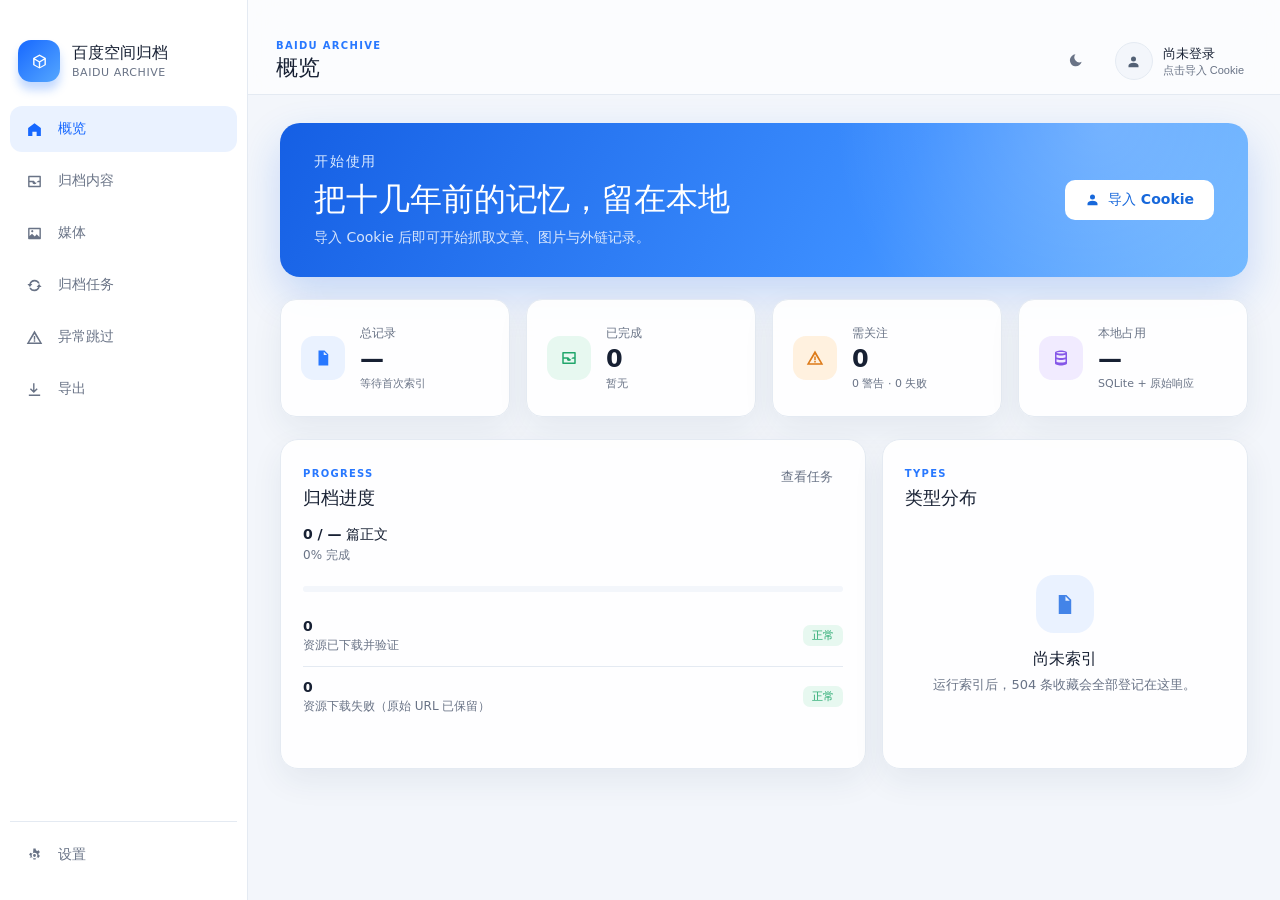
==== baidu_archive/ui/index.html @ a8f344fe "Prepare verified release candidate with unified archive validation Add GUI and Server workflows, str" ====
<!DOCTYPE html>
<html lang="zh-CN">
<head>
<meta charset="utf-8">
<title>百度空间归档</title>
<link rel="stylesheet" href="app.css">
</head>
<body>

<svg style="display:none">
  <symbol id="i-box" viewBox="0 0 24 24"><path fill="currentColor" d="M12 2 3 7v10l9 5 9-5V7zm0 2.3 6.5 3.6L12 11.5 5.5 7.9zM5 9.7l6 3.3v6.6l-6-3.3zm8 9.9V13l6-3.3v6.6z"/></symbol>
  <symbol id="i-home" viewBox="0 0 24 24"><path fill="currentColor" d="M12 3 3 10v11h6v-6h6v6h6V10z"/></symbol>
  <symbol id="i-inbox" viewBox="0 0 24 24"><path fill="currentColor" d="M4 4h16a1 1 0 0 1 1 1v14a1 1 0 0 1-1 1H4a1 1 0 0 1-1-1V5a1 1 0 0 1 1-1m1 9v5h14v-5h-4a3 3 0 0 1-6 0zm0-7v5h6l3 3 3-3h2V6z"/></symbol>
  <symbol id="i-image" viewBox="0 0 24 24"><path fill="currentColor" d="M4 4h16a1 1 0 0 1 1 1v14a1 1 0 0 1-1 1H4a1 1 0 0 1-1-1V5a1 1 0 0 1 1-1m1 2v9.6l3.5-3.4 4 3.9L15 13l4 3.9V6zM8 7.5A1.5 1.5 0 1 1 8 10a1.5 1.5 0 0 1 0-2.5"/></symbol>
  <symbol id="i-sync" viewBox="0 0 24 24"><path fill="currentColor" d="M12 4a8 8 0 0 1 7.4 5h-2.2A6 6 0 0 0 6.7 10H9l-3.5 4L2 10h2.6A8 8 0 0 1 12 4m0 16a8 8 0 0 1-7.4-5h2.2A6 6 0 0 0 17.3 14H15l3.5-4L22 14h-2.6A8 8 0 0 1 12 20"/></symbol>
  <symbol id="i-alert" viewBox="0 0 24 24"><path fill="currentColor" d="M12 2 1 21h22zm0 5 7.5 12h-15zM11 10v5h2v-5zm0 6v2h2v-2z"/></symbol>
  <symbol id="i-export" viewBox="0 0 24 24"><path fill="currentColor" d="M12 3v10.2l3.1-3.1 1.4 1.4L11 17l-5.5-5.5 1.4-1.4L10 13.2V3zM4 19h16v2H4z"/></symbol>
  <symbol id="i-cog" viewBox="0 0 24 24"><path fill="currentColor" d="M12 8a4 4 0 1 0 0 8 4 4 0 0 0 0-8m0 2a2 2 0 1 1 0 4 2 2 0 0 1 0-4m-1.6-8h3.2l.4 2.5 1.7 1 2.3-1 1.6 2.8-1.9 1.6v2l1.9 1.6-1.6 2.8-2.3-1-1.7 1-.4 2.5h-3.2l-.4-2.5-1.7-1-2.3 1L4.4 16l1.9-1.6v-2L4.4 10.8 6 8l2.3 1 1.7-1z"/></symbol>
  <symbol id="i-moon" viewBox="0 0 24 24"><path fill="currentColor" d="M12.7 2a9 9 0 1 0 9.3 11.3A7.5 7.5 0 0 1 12.7 2"/></symbol>
  <symbol id="i-sun" viewBox="0 0 24 24"><path fill="currentColor" d="M12 7a5 5 0 1 0 0 10 5 5 0 0 0 0-10m0-5 1.8 2.6L12 5.2 10.2 4.6zM12 22l-1.8-2.6 1.8.6 1.8-.6zM2 12l2.6-1.8-.6 1.8.6 1.8zm20 0-2.6 1.8.6-1.8-.6-1.8zM5 5l3 .8-1.4 1.4L5.8 8zm14 14-3-.8 1.4-1.4L18.2 16zM19 5l-.8 3-1.4-1.4L16 5.8zM5 19l.8-3 1.4 1.4L8 18.2z"/></symbol>
  <symbol id="i-user" viewBox="0 0 24 24"><path fill="currentColor" d="M12 12a4 4 0 1 0 0-8 4 4 0 0 0 0 8m0 2c-4 0-8 2-8 4.5V21h16v-2.5c0-2.5-4-4.5-8-4.5"/></symbol>
  <symbol id="i-db" viewBox="0 0 24 24"><path fill="currentColor" d="M12 2c4.4 0 8 1.3 8 3v14c0 1.7-3.6 3-8 3s-8-1.3-8-3V5c0-1.7 3.6-3 8-3m0 2c-3.5 0-6 .9-6 1s2.5 1 6 1 6-.9 6-1-2.5-1-6-1M6 7.5V11c0 .1 2.5 1 6 1s6-.9 6-1V7.5c-1.5.6-3.7 1-6 1s-4.5-.4-6-1m0 6V17c0 .1 2.5 1 6 1s6-.9 6-1v-3.5c-1.5.6-3.7 1-6 1s-4.5-.4-6-1"/></symbol>
  <symbol id="i-doc" viewBox="0 0 24 24"><path fill="currentColor" d="M6 2h8l5 5v15H6zm7 1.5V8h4.5zM8 11h8v2H8zm0 4h8v2H8z"/></symbol>
</svg>

<div class="titlebar-drag"></div>

<div class="app-shell" id="shell">
  <aside class="sidebar">
    <div class="brand">
      <button class="brand-mark" id="toggleSidebar" title="折叠侧边栏"><svg width="17" height="17"><use href="#i-box"/></svg></button>
      <div class="brand-copy"><strong>百度空间归档</strong><span>BAIDU ARCHIVE</span></div>
    </div>
    <nav class="side-nav">
      <a class="active" data-page="dashboard"><span class="ico"><svg width="17" height="17"><use href="#i-home"/></svg></span><span>概览</span></a>
      <a data-page="archives"><span class="ico"><svg width="17" height="17"><use href="#i-inbox"/></svg></span><span>归档内容</span></a>
      <a data-page="media"><span class="ico"><svg width="17" height="17"><use href="#i-image"/></svg></span><span>媒体</span></a>
      <a data-page="tasks"><span class="ico"><svg width="17" height="17"><use href="#i-sync"/></svg></span><span>归档任务</span></a>
      <a data-page="skips"><span class="ico"><svg width="17" height="17"><use href="#i-alert"/></svg></span><span>异常跳过</span></a>
      <a data-page="export"><span class="ico"><svg width="17" height="17"><use href="#i-export"/></svg></span><span>导出</span></a>
    </nav>
    <div class="sidebar-footer">
      <a data-page="settings"><span class="ico"><svg width="17" height="17"><use href="#i-cog"/></svg></span><span>设置</span></a>
    </div>
  </aside>

  <div class="workspace">
    <header class="topbar">
      <div>
        <p class="eyebrow">BAIDU ARCHIVE</p>
        <h1 id="pageTitle">概览</h1>
      </div>
      <div class="topbar-actions">
        <button class="icon-btn" id="themeBtn" title="切换主题"><svg width="16" height="16"><use href="#i-moon" id="themeIcon"/></svg></button>
        <button class="account-chip" id="accountBtn">
          <span class="account-avatar"><svg width="15" height="15"><use href="#i-user"/></svg></span>
          <span class="account-copy"><strong id="acctName">尚未登录</strong><small id="acctSub">点击导入 Cookie</small></span>
        </button>
      </div>
    </header>

    <main class="content" id="content"></main>
  </div>
</div>

<script src="app.js"></script>
</body>
</html>
---- baidu_archive/ui/app.css ----
/* 设计令牌提取自 QzoneArchive（Vue + PrimeVue Aura），此处为无框架复刻版。 */
:root {
  --sidebar-width: 248px;
  --app-bg: #f3f6fb;
  --surface: rgba(255, 255, 255, .92);
  --surface-solid: #fff;
  --border: #e4eaf2;
  --muted: #697386;
  --heading: #172033;
  --primary: #2878ff;
  --shadow: 0 12px 32px rgba(30, 55, 90, .07);

  --tone-blue-fg: #2878ff;   --tone-blue-bg: #eaf2ff;
  --tone-purple-fg: #8557e8; --tone-purple-bg: #f1ebff;
  --tone-green-fg: #21a66b;  --tone-green-bg: #e7f8f0;
  --tone-orange-fg: #dd7a18; --tone-orange-bg: #fff1df;
  --tone-danger-fg: #df4646; --tone-danger-bg: #fff0f0;
}

/* 暗色挂在类名上而非 media query —— 这样"跟随系统"和"手动切换"都能支持 */
.app-dark {
  --app-bg: #0f141d;
  --surface: rgba(27, 34, 47, .94);
  --surface-solid: #1b222f;
  --border: #293345;
  --muted: #98a4b7;
  --heading: #f3f6fb;
  --shadow: 0 12px 32px rgba(0, 0, 0, .18);
  --tone-blue-bg: #172b4d;   --tone-blue-fg: #78aaff;
  --tone-purple-bg: #2a2140; --tone-purple-fg: #b394f5;
  --tone-green-bg: #12301f;  --tone-green-fg: #4fd394;
  --tone-orange-bg: #33260f; --tone-orange-fg: #f0a44a;
  --tone-danger-bg: #3a1c1c; --tone-danger-fg: #ff7b7b;
  color-scheme: dark;
}

* { box-sizing: border-box; }
html, body { height: 100%; }
body {
  margin: 0;
  font-family: Inter, "Noto Sans SC", -apple-system, BlinkMacSystemFont, "PingFang SC", system-ui, sans-serif;
  font-synthesis: none;
  text-rendering: optimizeLegibility;
  color: #18212f;
  background: var(--app-bg);
  /* 关键：禁掉网页习惯，让它像应用 —— 不可选中文字、无橡皮筋滚动、无右键菜单感 */
  -webkit-user-select: none;
  user-select: none;
  overflow: hidden;
}
.app-dark body, body.is-dark { color: var(--heading); }

/* ============ 外壳 ============ */
.app-shell { display: flex; height: 100vh; background: var(--app-bg); }

/* macOS 红绿灯占位：内容整体下移，标题栏区域可拖拽窗口 */
.titlebar-drag {
  position: fixed; inset: 0 0 auto 0; height: 28px; z-index: 50;
  -webkit-app-region: drag;
}

/* ---- 侧边栏 ---- */
.sidebar {
  position: fixed; inset: 0 auto 0 0; z-index: 20;
  display: flex; flex-direction: column;
  width: var(--sidebar-width);
  padding: 22px 10px;
  background: var(--surface-solid);
  border-right: 1px solid var(--border);
  transition: width .2s;
}
.brand { display: flex; align-items: center; gap: 12px; min-height: 46px; padding: 18px 8px 24px; overflow: hidden; }
.brand-mark {
  display: grid; place-items: center;
  width: 42px; height: 42px; flex: 0 0 42px;
  padding: 0; border: 0; border-radius: 13px;
  color: #fff; font-size: 17px;
  background: linear-gradient(135deg, #1768ff, #55a7ff);
  box-shadow: 0 8px 10px rgba(40, 120, 255, .28);
  cursor: pointer;
  transition: transform .15s;
}
.brand-mark:active { transform: scale(.96); }
.brand-copy { display: flex; flex-direction: column; gap: 2px; min-width: 140px; }
.brand-copy strong { font-size: 16px; color: var(--heading); }
.brand-copy span { color: var(--muted); font-size: 11px; letter-spacing: .05em; }

.side-nav { display: flex; flex: 1; flex-direction: column; gap: 6px; }
.side-nav a, .sidebar-footer a {
  display: flex; align-items: center; gap: 14px;
  min-height: 46px; padding: 0 14px;
  border-radius: 12px;
  color: var(--muted); font-weight: 600; font-size: 14px;
  text-decoration: none; white-space: nowrap; overflow: hidden;
  cursor: default;
  transition: .18s;
}
.side-nav a .ico, .sidebar-footer a .ico {
  display: inline-flex; align-items: center; justify-content: center;
  width: 20px; height: 20px; flex: 0 0 20px; font-size: 17px;
}
.side-nav a:hover, .sidebar-footer a:hover { color: var(--heading); background: var(--app-bg); }
.side-nav a.active, .sidebar-footer a.active { color: #1768ff; background: #eaf2ff; }
.app-dark .side-nav a.active, .app-dark .sidebar-footer a.active { color: #78aaff; background: #172b4d; }
.sidebar-footer { margin-top: auto; padding-top: 10px; border-top: 1px solid var(--border); }

/* 折叠态：图标宽度固定，文字隐藏，图标不位移 */
.collapsed .sidebar { width: 78px; }
.collapsed .brand-copy { opacity: 0; pointer-events: none; }
.collapsed .side-nav a span:not(.ico),
.collapsed .sidebar-footer a span:not(.ico) { display: none; }
.collapsed .side-nav a, .collapsed .sidebar-footer a { justify-content: center; gap: 0; padding-inline: 0; }
.collapsed .workspace { margin-left: 78px; }

/* ---- 工作区 ---- */
.workspace {
  display: flex; flex-direction: column;
  flex: 1; min-width: 0;
  margin-left: var(--sidebar-width);
  height: 100vh;
  transition: margin-left .2s;
}
.topbar {
  display: flex; align-items: center; justify-content: space-between; gap: 24px;
  min-height: 56px;
  padding: 38px 28px 10px;
  background: color-mix(in srgb, var(--surface-solid) 65%, transparent);
  border-bottom: 1px solid var(--border);
  backdrop-filter: blur(18px);
  -webkit-app-region: drag;
}
.topbar-actions { display: flex; align-items: center; gap: 12px; -webkit-app-region: no-drag; }
.eyebrow { margin: 0; color: var(--primary); font-size: 10px; font-weight: 700; letter-spacing: .13em; }
.topbar h1 { margin: 2px 0 0; font-size: 22px; letter-spacing: -.02em; color: var(--heading); }

.icon-btn {
  display: grid; place-items: center;
  width: 36px; height: 36px;
  border: 0; border-radius: 50%;
  color: var(--muted); background: transparent;
  font-size: 16px; cursor: default;
  transition: background .18s, color .18s;
}
.icon-btn:hover { color: var(--heading); background: var(--app-bg); }

.account-chip {
  display: flex; align-items: center; gap: 10px;
  padding: 4px 8px 4px 10px;
  border: 0; border-radius: 12px;
  background: transparent; color: inherit;
  text-align: left; cursor: default;
  transition: background .18s, box-shadow .18s;
}
.account-chip:hover { background: var(--surface-solid); box-shadow: 0 5px 18px rgba(30,55,90,.06); }
.account-avatar {
  display: grid; place-items: center;
  width: 38px; height: 38px; border-radius: 50%;
  color: #536175; background: var(--app-bg);
  border: 1px solid var(--border); font-size: 15px;
}
.account-copy { display: flex; flex-direction: column; }
.account-copy strong { font-size: 13px; color: var(--heading); }
.account-copy small { font-size: 11px; color: var(--muted); }

/* ---- 内容区 ---- */
.content {
  flex: 1; min-height: 0;
  width: min(1440px, 100%); margin: 0 auto;
  padding: 28px 32px 48px;
  overflow-y: auto;
  overscroll-behavior: contain;   /* 关键：禁掉橡皮筋回弹，网页感的主要来源 */
}
.content::-webkit-scrollbar { width: 10px; }
.content::-webkit-scrollbar-thumb { background: color-mix(in srgb, var(--muted) 28%, transparent); border-radius: 6px; border: 3px solid transparent; background-clip: content-box; }
.content::-webkit-scrollbar-thumb:hover { background: color-mix(in srgb, var(--muted) 45%, transparent); background-clip: content-box; }

/* ---- Hero ---- */
.hero {
  display: flex; align-items: center; justify-content: space-between; gap: 28px;
  padding: 30px 34px; margin-bottom: 22px;
  border-radius: 20px; color: #fff;
  background:
    radial-gradient(circle at 85% 0%, rgba(255,255,255,.2), transparent 32%),
    linear-gradient(120deg, #155fe4, #3d8fff 62%, #6eb6ff);
  box-shadow: 0 18px 42px rgba(31,105,231,.22);
}
.hero .eyebrow { color: #d9e9ff; }
.hero h2 { max-width: 680px; margin: 8px 0; font-size: clamp(22px, 3vw, 32px); line-height: 1.3; }
.hero p { margin: 0; color: rgba(255,255,255,.82); font-size: 14px; }
.btn-light {
  display: inline-flex; align-items: center; gap: 8px; flex: 0 0 auto;
  padding: 11px 20px; border: 0; border-radius: 10px;
  color: #1768db; background: #fff;
  font-size: 14px; font-weight: 600; font-family: inherit;
  cursor: default; transition: transform .15s, box-shadow .15s;
}
.btn-light:hover { box-shadow: 0 8px 20px rgba(0,0,0,.14); }
.btn-light:active { transform: scale(.98); }

/* ---- 统计卡 ---- */
.stats { display: grid; grid-template-columns: repeat(4, minmax(0,1fr)); gap: 16px; margin-bottom: 22px; }
.stat-card, .surface-card {
  background: var(--surface);
  border: 1px solid var(--border);
  box-shadow: var(--shadow);
}
.stat-card { display: flex; align-items: center; gap: 15px; min-height: 118px; padding: 20px; border-radius: 16px; }
.stat-icon { display: grid; place-items: center; width: 44px; height: 44px; flex: 0 0 44px; border-radius: 13px; font-size: 18px; }
.tone-blue   { color: var(--tone-blue-fg);   background: var(--tone-blue-bg); }
.tone-purple { color: var(--tone-purple-fg); background: var(--tone-purple-bg); }
.tone-green  { color: var(--tone-green-fg);  background: var(--tone-green-bg); }
.tone-orange { color: var(--tone-orange-fg); background: var(--tone-orange-bg); }
.tone-danger { color: var(--tone-danger-fg); background: var(--tone-danger-bg); }
.stat-card p { margin: 0; color: var(--muted); font-size: 12px; font-weight: 600; }
.stat-card strong { display: block; margin: 3px 0; font-size: 24px; color: var(--heading); }
.stat-card small { display: block; color: var(--muted); font-size: 11px; }

/* ---- 卡片 / 区块标题 ---- */
.surface-card { padding: 22px; border-radius: 18px; }
.card-grid { display: grid; grid-template-columns: 1.6fr 1fr; gap: 16px; }
.section-heading { display: flex; align-items: flex-start; justify-content: space-between; gap: 16px; margin-bottom: 16px; }
.section-heading h3 { margin: 5px 0 0; font-size: 18px; color: var(--heading); }
.btn-text {
  padding: 6px 10px; border: 0; border-radius: 8px;
  color: var(--muted); background: transparent;
  font-size: 13px; font-weight: 600; font-family: inherit; cursor: default;
  transition: .18s;
}
.btn-text:hover { color: var(--heading); background: var(--app-bg); }
.btn-text.danger:hover { color: var(--tone-danger-fg); background: var(--tone-danger-bg); }

/* ---- 列表行 ---- */
.row { display: flex; align-items: center; gap: 12px; padding: 12px 0; border-bottom: 1px solid var(--border); }
.row:last-child { border-bottom: 0; }
.row-main { flex: 1; min-width: 0; }
.row-main strong { display: block; font-size: 14px; color: var(--heading); }
.row-main small { color: var(--muted); font-size: 12px; }
.badge { padding: 3px 9px; border-radius: 7px; font-size: 11px; font-weight: 700; }

/* ---- 进度条 ---- */
.progress { height: 6px; border-radius: 4px; background: var(--app-bg); overflow: hidden; margin: 10px 0 14px; }
.progress i { display: block; height: 100%; border-radius: 4px; background: linear-gradient(90deg, #1768ff, #55a7ff); transition: width .3s; }

/* ---- 空状态 ---- */
.empty { display: flex; flex-direction: column; align-items: center; justify-content: center; min-height: 220px; text-align: center; }
.empty > span { display: grid; place-items: center; width: 58px; height: 58px; border-radius: 18px; color: #4384e8; background: #eaf2ff; font-size: 23px; }
.app-dark .empty > span { color: #78aaff; background: #172b4d; }
.empty h4 { margin: 16px 0 4px; color: var(--heading); }
.empty p { max-width: 460px; margin: 0; color: var(--muted); font-size: 13px; line-height: 1.65; }

/* ---- 页面切换：0.14s，比网页惯用的 0.3s 快一倍 ---- */
.page { animation: page-in .14s ease; }
@keyframes page-in { from { opacity: 0; transform: translateY(5px); } }
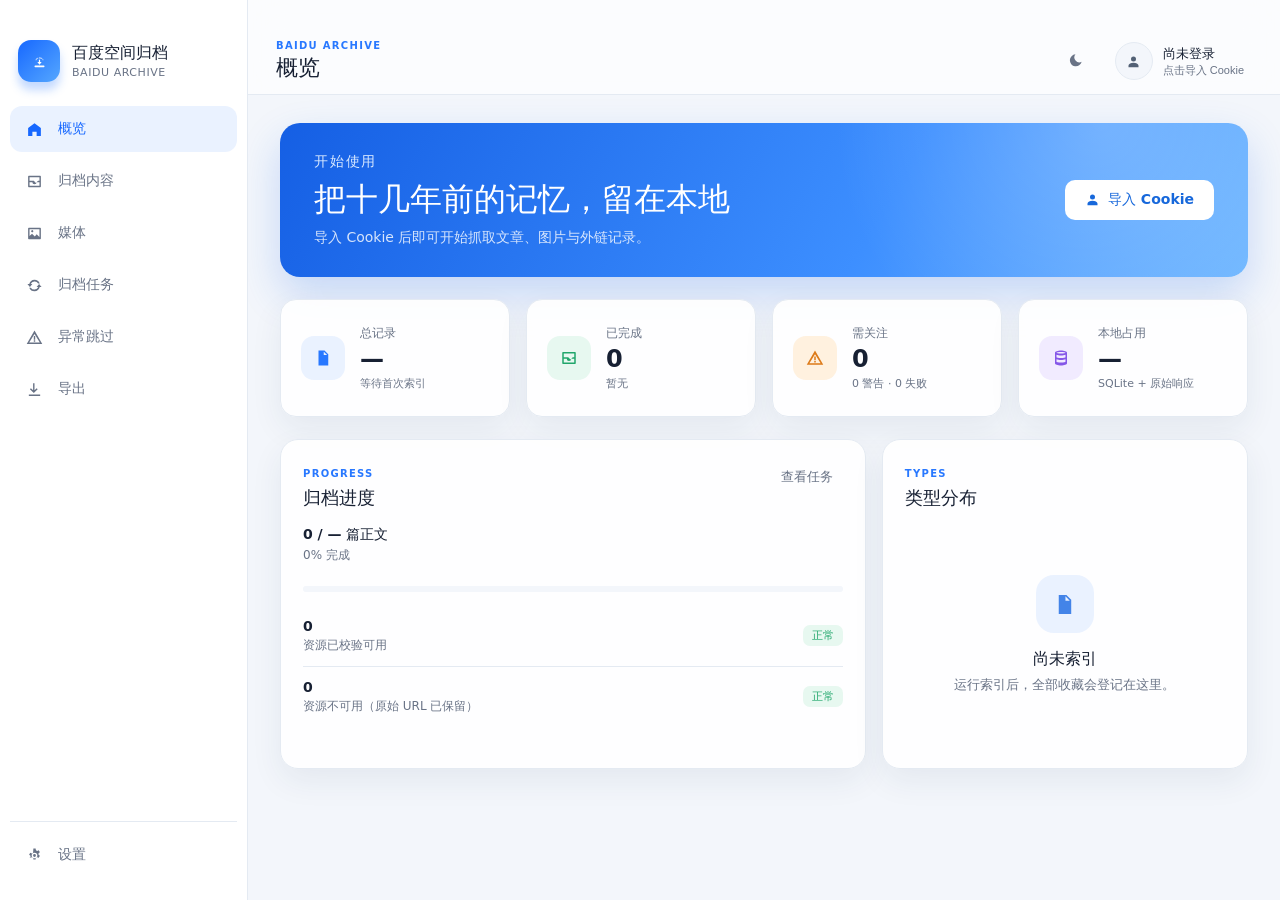
==== commit 99ddb26f: "feat: 应用图标「云散归岸」 上方消散的云弧、向下的箭、厚实的地基 —— 对应这个项目的内核： 远端服务随时会消失，本地副本才是永久的。配色沿用界面的 #1768ff → #55a7ff。  脚本" ====
--- a/baidu_archive/ui/index.html
+++ b/baidu_archive/ui/index.html
@@ -8,7 +8,14 @@
 <body>
 
 <svg style="display:none">
-  <symbol id="i-box" viewBox="0 0 24 24"><path fill="currentColor" d="M12 2 3 7v10l9 5 9-5V7zm0 2.3 6.5 3.6L12 11.5 5.5 7.9zM5 9.7l6 3.3v6.6l-6-3.3zm8 9.9V13l6-3.3v6.6z"/></symbol>
+  <!-- 品牌标记「云散归岸」：消散的云弧 + 下行箭头 + 厚实地基，与应用图标同形 -->
+  <symbol id="i-box" viewBox="0 0 24 24">
+    <path d="M7.1 9.7a5.1 3.9 0 0 1 9.8 0" fill="none" stroke="currentColor" stroke-width="1.5"
+          stroke-linecap="round" stroke-dasharray="3.3 2.1" opacity=".62"/>
+    <rect x="11.15" y="9.2" width="1.7" height="4.9" rx="0.85" fill="currentColor"/>
+    <path d="M12 16.6 8.9 12.7h6.2z" fill="currentColor"/>
+    <rect x="4.9" y="17.8" width="14.2" height="2.2" rx="1.1" fill="currentColor"/>
+  </symbol>
   <symbol id="i-home" viewBox="0 0 24 24"><path fill="currentColor" d="M12 3 3 10v11h6v-6h6v6h6V10z"/></symbol>
   <symbol id="i-inbox" viewBox="0 0 24 24"><path fill="currentColor" d="M4 4h16a1 1 0 0 1 1 1v14a1 1 0 0 1-1 1H4a1 1 0 0 1-1-1V5a1 1 0 0 1 1-1m1 9v5h14v-5h-4a3 3 0 0 1-6 0zm0-7v5h6l3 3 3-3h2V6z"/></symbol>
   <symbol id="i-image" viewBox="0 0 24 24"><path fill="currentColor" d="M4 4h16a1 1 0 0 1 1 1v14a1 1 0 0 1-1 1H4a1 1 0 0 1-1-1V5a1 1 0 0 1 1-1m1 2v9.6l3.5-3.4 4 3.9L15 13l4 3.9V6zM8 7.5A1.5 1.5 0 1 1 8 10a1.5 1.5 0 0 1 0-2.5"/></symbol>
--- a/baidu_archive/ui/app.css
+++ b/baidu_archive/ui/app.css
@@ -251,3 +251,104 @@
 /* ---- 页面切换：0.14s，比网页惯用的 0.3s 快一倍 ---- */
 .page { animation: page-in .14s ease; }
 @keyframes page-in { from { opacity: 0; transform: translateY(5px); } }
+
+/* ---- 提示横幅：索引不完整等需要解释的状态 ---- */
+.notice {
+  display: flex; align-items: flex-start; gap: 14px;
+  padding: 16px 18px; margin-bottom: 22px;
+  border: 1px solid color-mix(in srgb, var(--tone-orange-fg) 28%, transparent);
+  border-radius: 16px;
+  background: var(--tone-orange-bg);
+}
+.notice-icon {
+  display: grid; place-items: center;
+  width: 36px; height: 36px; flex: 0 0 36px;
+  border-radius: 11px;
+  color: var(--tone-orange-fg);
+  background: color-mix(in srgb, var(--tone-orange-fg) 14%, transparent);
+}
+.notice > div { flex: 1; min-width: 0; }
+.notice strong { display: block; font-size: 14px; color: var(--heading); }
+.notice p { margin: 5px 0 0; color: var(--muted); font-size: 12.5px; line-height: 1.6; }
+.notice .btn-text { flex: 0 0 auto; align-self: center; }
+
+/* ---- 校验状态 ---- */
+.verifying { color: #d9e9ff; opacity: .85; animation: pulse 1.4s ease-in-out infinite; }
+.verified-mark { color: #d9e9ff; opacity: .7; }
+@keyframes pulse { 50% { opacity: .4; } }
+
+/* ---- 工具栏 / 分段筛选 ---- */
+.toolbar-card { margin-bottom: 16px; }
+.toolbar-actions { display: flex; gap: 4px; }
+.segmented { display: grid; grid-auto-flow: column; gap: 10px; margin: 4px 0 14px; }
+.seg {
+  display: flex; flex-direction: column; align-items: flex-start; gap: 2px;
+  padding: 11px 14px; border: 1px solid var(--border); border-radius: 13px;
+  background: transparent; color: var(--muted);
+  font-family: inherit; font-size: 13.5px; font-weight: 600;
+  cursor: default; transition: .18s;
+}
+.seg small { font-size: 11px; font-weight: 500; opacity: .8; }
+.seg:hover { background: var(--app-bg); }
+.seg.is-active { color: #1768ff; background: #eaf2ff; border-color: color-mix(in srgb, #1768ff 30%, transparent); }
+.app-dark .seg.is-active { color: #78aaff; background: #172b4d; }
+
+.search-row { display: flex; align-items: center; gap: 8px; }
+.search-row input {
+  flex: 1; min-width: 0;
+  padding: 10px 14px; border: 1px solid var(--border); border-radius: 11px;
+  background: var(--surface-solid); color: var(--heading);
+  font-family: inherit; font-size: 14px;
+  -webkit-user-select: text; user-select: text;
+}
+.search-row input:focus { outline: 0; border-color: var(--primary); }
+.sel-count { color: var(--primary); font-size: 12px; font-weight: 700; min-width: 56px; }
+
+/* ---- 记录行 ---- */
+.record { display: flex; align-items: flex-start; gap: 12px; padding: 13px 0; border-bottom: 1px solid var(--border); }
+.record:last-child { border-bottom: 0; }
+.record .row-main { cursor: default; }
+.record .row-main:hover strong { color: var(--primary); }
+.record .check { display: grid; place-items: center; padding-top: 2px; }
+.record input[type=checkbox] { width: 16px; height: 16px; accent-color: var(--primary); }
+.record input[type=checkbox]:disabled { opacity: .3; }
+.excerpt { margin: 5px 0 0; color: var(--muted); font-size: 12.5px; line-height: 1.55;
+  display: -webkit-box; -webkit-line-clamp: 2; -webkit-box-orient: vertical; overflow: hidden; }
+.list-note { margin: 14px 0 0; color: var(--muted); font-size: 12px; text-align: center; }
+.hint { margin: 0 0 14px; color: var(--muted); font-size: 12.5px; line-height: 1.6; }
+.hint-inline { color: var(--muted); font-size: 12px; font-family: ui-monospace, SFMono-Regular, Menlo, monospace; }
+
+/* ---- 任务按钮 ---- */
+.task-buttons { display: flex; flex-wrap: wrap; gap: 10px; margin-top: 16px; }
+.btn-task {
+  padding: 10px 18px; border: 1px solid var(--border); border-radius: 11px;
+  background: var(--surface-solid); color: var(--heading);
+  font-family: inherit; font-size: 13.5px; font-weight: 600;
+  cursor: default; transition: .18s;
+}
+.btn-task:hover:not(:disabled) { border-color: var(--primary); color: var(--primary); }
+.btn-task:disabled { opacity: .4; }
+
+/* ---- 阅读视图 ---- */
+.reader { max-width: 780px; margin: 0 auto; }
+.back-btn { margin-bottom: 14px; }
+.reader h2 { margin: 0 0 6px; font-size: 24px; line-height: 1.35; color: var(--heading); }
+.reader-meta { margin: 0 0 18px; color: var(--muted); font-size: 12.5px; }
+.reader-note { padding: 10px 14px; margin: 0 0 18px; border-left: 3px solid var(--primary);
+  background: var(--app-bg); border-radius: 0 8px 8px 0; color: var(--muted); font-size: 13px; }
+.reader-body {
+  color: var(--heading); font-size: 15.5px; line-height: 1.85;
+  -webkit-user-select: text; user-select: text;    /* 正文允许选中复制 */
+}
+.reader-body p { margin: 0 0 1em; }
+.reader-body img { max-width: 100%; height: auto; border-radius: 10px; margin: 8px 0; }
+.reader-body img[data-archive-missing], .reader-body img[data-archive-skipped] {
+  display: inline-block; min-width: 180px; min-height: 60px; padding: 18px;
+  border: 1px dashed var(--border); border-radius: 10px;
+  background: var(--app-bg); color: var(--muted); font-size: 12px;
+}
+.reader-body a { color: var(--primary); }
+
+/* ---- 加载动画 ---- */
+.spin { animation: spin 1.1s linear infinite; }
+@keyframes spin { to { transform: rotate(360deg); } }
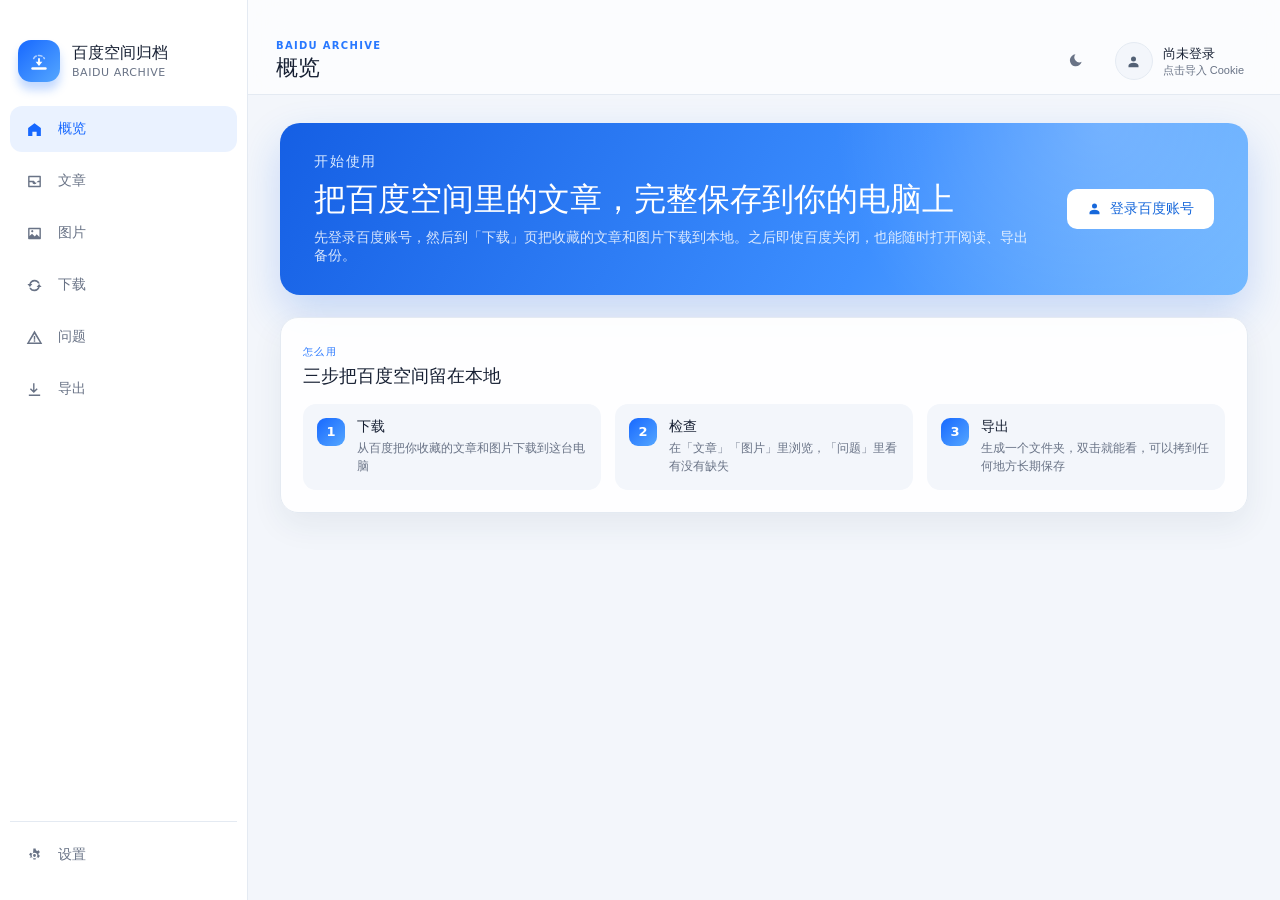
==== commit 6d0cda5b: "fix: 梳理软件——离线修复旧数据、识别百度占位图、问题按原因分组、界面改用人话 用真实归档排查出的根因： - 旧版本下载的 219 张图片缺少新版校验记录，被一律判为不可信 → 图片 0 张、无法" ====
--- a/baidu_archive/ui/index.html
+++ b/baidu_archive/ui/index.html
@@ -35,15 +35,15 @@
 <div class="app-shell" id="shell">
   <aside class="sidebar">
     <div class="brand">
-      <button class="brand-mark" id="toggleSidebar" title="折叠侧边栏"><svg width="17" height="17"><use href="#i-box"/></svg></button>
+      <button class="brand-mark" id="toggleSidebar" title="折叠侧边栏"><svg width="26" height="26"><use href="#i-box"/></svg></button>
       <div class="brand-copy"><strong>百度空间归档</strong><span>BAIDU ARCHIVE</span></div>
     </div>
     <nav class="side-nav">
       <a class="active" data-page="dashboard"><span class="ico"><svg width="17" height="17"><use href="#i-home"/></svg></span><span>概览</span></a>
-      <a data-page="archives"><span class="ico"><svg width="17" height="17"><use href="#i-inbox"/></svg></span><span>归档内容</span></a>
-      <a data-page="media"><span class="ico"><svg width="17" height="17"><use href="#i-image"/></svg></span><span>媒体</span></a>
-      <a data-page="tasks"><span class="ico"><svg width="17" height="17"><use href="#i-sync"/></svg></span><span>归档任务</span></a>
-      <a data-page="skips"><span class="ico"><svg width="17" height="17"><use href="#i-alert"/></svg></span><span>异常跳过</span></a>
+      <a data-page="archives"><span class="ico"><svg width="17" height="17"><use href="#i-inbox"/></svg></span><span>文章</span></a>
+      <a data-page="media"><span class="ico"><svg width="17" height="17"><use href="#i-image"/></svg></span><span>图片</span></a>
+      <a data-page="tasks"><span class="ico"><svg width="17" height="17"><use href="#i-sync"/></svg></span><span>下载</span></a>
+      <a data-page="skips"><span class="ico"><svg width="17" height="17"><use href="#i-alert"/></svg></span><span>问题</span><em class="nav-count" id="problemCount" hidden></em></a>
       <a data-page="export"><span class="ico"><svg width="17" height="17"><use href="#i-export"/></svg></span><span>导出</span></a>
     </nav>
     <div class="sidebar-footer">
@@ -70,6 +70,7 @@
   </div>
 </div>
 
+<div class="toasts" id="toasts"></div>
 <script src="app.js"></script>
 </body>
 </html>
--- a/baidu_archive/ui/app.css
+++ b/baidu_archive/ui/app.css
@@ -352,3 +352,157 @@
 /* ---- 加载动画 ---- */
 .spin { animation: spin 1.1s linear infinite; }
 @keyframes spin { to { transform: rotate(360deg); } }
+
+/* ---- 登录 / 凭证 ---- */
+.btn-primary {
+  display: inline-flex; align-items: center; gap: 8px;
+  padding: 11px 20px; border: 0; border-radius: 11px;
+  color: #fff; background: linear-gradient(135deg, #1768ff, #55a7ff);
+  box-shadow: 0 6px 16px rgba(40,120,255,.28);
+  font-family: inherit; font-size: 14px; font-weight: 600;
+  cursor: default; transition: transform .15s, box-shadow .15s;
+}
+.btn-primary:hover { box-shadow: 0 9px 22px rgba(40,120,255,.34); }
+.btn-primary:active { transform: scale(.98); }
+.login-actions { display: flex; align-items: center; gap: 12px; margin-top: 4px; }
+.curl-box { margin-top: 18px; padding-top: 18px; border-top: 1px solid var(--border); }
+.curl-box textarea {
+  width: 100%; height: 120px; resize: vertical;
+  padding: 12px 14px; margin-bottom: 12px;
+  border: 1px solid var(--border); border-radius: 11px;
+  background: var(--surface-solid); color: var(--heading);
+  font: 12px/1.6 ui-monospace, SFMono-Regular, Menlo, monospace;
+  -webkit-user-select: text; user-select: text;
+}
+.curl-box textarea:focus { outline: 0; border-color: var(--primary); }
+.login-status { margin: 14px 0 0; color: var(--muted); font-size: 12.5px; min-height: 18px; }
+.login-status.is-error { color: var(--tone-danger-fg); }
+code { padding: 1px 5px; border-radius: 5px; background: var(--app-bg);
+  font: 12px ui-monospace, SFMono-Regular, Menlo, monospace; }
+
+/* ---- 账号区与菜单 ---- */
+.account-chip.is-logged-in .account-avatar { color: var(--tone-green-fg); background: var(--tone-green-bg); border-color: transparent; }
+.account-menu {
+  position: fixed; z-index: 60; min-width: 220px;
+  padding: 6px; border: 1px solid var(--border); border-radius: 14px;
+  background: var(--surface-solid);
+  box-shadow: 0 18px 42px rgba(30, 55, 90, .16);
+  animation: menu-in .12s ease;
+}
+@keyframes menu-in { from { opacity: 0; transform: translateY(-4px); } }
+.account-menu-head { padding: 10px 12px 12px; margin-bottom: 4px; border-bottom: 1px solid var(--border); }
+.account-menu-head strong { display: block; font-size: 13.5px; color: var(--heading); }
+.account-menu-head small { color: var(--muted); font-size: 11.5px; }
+.account-menu button {
+  display: block; width: 100%; padding: 9px 12px;
+  border: 0; border-radius: 9px; background: transparent;
+  color: var(--heading); font: inherit; font-size: 13.5px; text-align: left;
+  cursor: default; transition: background .15s;
+}
+.account-menu button:hover { background: var(--app-bg); }
+.account-menu button.danger { color: var(--tone-danger-fg); }
+.account-menu button.danger:hover { background: var(--tone-danger-bg); }
+
+/* ---- Hero 按钮组 / 导出 ---- */
+.hero-actions { display: flex; align-items: center; gap: 10px; flex: 0 0 auto; }
+.btn-ghost {
+  display: inline-flex; align-items: center; gap: 8px;
+  padding: 11px 18px; border: 1px solid rgba(255,255,255,.45); border-radius: 10px;
+  color: #fff; background: rgba(255,255,255,.12);
+  font: inherit; font-size: 14px; font-weight: 600; cursor: default;
+  transition: background .15s;
+}
+.btn-ghost:hover { background: rgba(255,255,255,.22); }
+.export-hero { margin-bottom: 10px; }
+.btn-light:disabled { opacity: .7; }
+#exportStatus { margin: 0 0 18px 4px; word-break: break-all; }
+.value-warn { color: var(--tone-orange-fg); }
+
+/* ================= 梳理后新增 ================= */
+
+/* ---- 每页一句话说明 ---- */
+.page-intro { margin: 0 0 16px; color: var(--muted); font-size: 13.5px; line-height: 1.7; }
+.page-intro b { color: var(--heading); font-weight: 600; }
+
+/* ---- 侧边栏问题计数 ---- */
+.nav-count {
+  margin-left: auto; padding: 1px 7px; border-radius: 999px;
+  background: var(--tone-orange-bg); color: var(--tone-orange-fg);
+  font-size: 11px; font-weight: 700; font-style: normal;
+}
+.collapsed .nav-count { display: none; }
+
+/* ---- 可点击的统计卡 ---- */
+.stat-card.is-link { cursor: default; transition: transform .15s, box-shadow .15s, border-color .15s; }
+.stat-card.is-link:hover { transform: translateY(-2px); border-color: color-mix(in srgb, var(--primary) 30%, var(--border));
+  box-shadow: 0 16px 36px rgba(30, 55, 90, .11); }
+
+/* ---- 强提示横幅（需要修复旧数据） ---- */
+.notice-strong { align-items: center; border-width: 1.5px; }
+.notice-strong p b { color: var(--heading); }
+.notice-strong .btn-primary { flex: 0 0 auto; }
+
+/* ---- 三步说明 ---- */
+.how { margin-top: 16px; }
+.steps { display: grid; grid-template-columns: repeat(3, minmax(0, 1fr)); gap: 14px; }
+.step { display: flex; gap: 12px; padding: 14px; border-radius: 13px; background: var(--app-bg); }
+.step > span {
+  display: grid; place-items: center; width: 28px; height: 28px; flex: 0 0 28px;
+  border-radius: 9px; color: #fff; background: linear-gradient(135deg, #1768ff, #55a7ff);
+  font-weight: 700; font-size: 13px;
+}
+.step strong { display: block; font-size: 14px; color: var(--heading); }
+.step small { display: block; margin-top: 3px; color: var(--muted); font-size: 12px; line-height: 1.55; }
+
+/* ---- 图片墙 ---- */
+.media-toolbar { display: flex; justify-content: flex-end; margin: -8px 0 6px; }
+.media-year { margin-bottom: 22px; }
+.media-year h3 { margin: 0 0 10px; font-size: 16px; color: var(--heading); }
+.media-year h3 small { margin-left: 6px; color: var(--muted); font-size: 12px; font-weight: 500; }
+.thumb-grid { display: grid; grid-template-columns: repeat(auto-fill, minmax(132px, 1fr)); gap: 10px; }
+.thumb {
+  position: relative; aspect-ratio: 1; padding: 0; overflow: hidden;
+  border: 1px solid var(--border); border-radius: 12px;
+  background: var(--surface-solid); cursor: default;
+  transition: transform .15s, box-shadow .15s;
+}
+.thumb:hover { transform: translateY(-2px); box-shadow: 0 10px 24px rgba(30, 55, 90, .14); }
+.thumb img { width: 100%; height: 100%; object-fit: cover; display: block; }
+.thumb img:not([src]) { background: linear-gradient(110deg, var(--app-bg) 30%, var(--surface) 50%, var(--app-bg) 70%);
+  background-size: 200% 100%; animation: shimmer 1.3s linear infinite; }
+.thumb.is-broken img { display: none; }
+.thumb.is-broken::after { content: "无法预览"; position: absolute; inset: 0; display: grid; place-items: center;
+  color: var(--muted); font-size: 11px; }
+@keyframes shimmer { to { background-position: -200% 0; } }
+
+/* ---- 问题页 ---- */
+.dead-list { margin: 8px 0 0; padding: 0; list-style: none; }
+.dead-list li { display: flex; align-items: baseline; gap: 10px; padding: 3px 0; color: var(--muted); font-size: 12.5px; line-height: 1.5; }
+.dead-domain {
+  flex: 0 0 auto; padding: 1px 7px; border-radius: 6px;
+  background: var(--app-bg); color: var(--heading);
+  font: 11.5px ui-monospace, SFMono-Regular, Menlo, monospace;
+}
+.err { display: block; margin-top: 4px; color: var(--tone-danger-fg); font-size: 12px; }
+.warn-line { color: var(--tone-orange-fg); }
+
+/* ---- 不确定进度的进度条 ---- */
+.progress i.indeterminate { width: 35% !important; animation: indeterminate 1.2s ease-in-out infinite; }
+@keyframes indeterminate { 0% { transform: translateX(-100%); } 100% { transform: translateX(290%); } }
+
+/* ---- 全局提示条：结果与错误都在这里显示，不依赖系统通知 ---- */
+.toasts { position: fixed; right: 22px; bottom: 22px; z-index: 80; display: flex; flex-direction: column; gap: 10px;
+  max-width: min(440px, calc(100vw - 44px)); pointer-events: none; }
+.toast {
+  padding: 12px 16px; border-radius: 13px; border: 1px solid var(--border);
+  background: var(--surface-solid); color: var(--heading);
+  box-shadow: 0 16px 40px rgba(30, 55, 90, .18);
+  font-size: 13px; line-height: 1.55; word-break: break-all;
+  animation: toast-in .18s ease; pointer-events: auto;
+  border-left: 4px solid var(--primary);
+}
+.toast-success { border-left-color: var(--tone-green-fg); }
+.toast-warn    { border-left-color: var(--tone-orange-fg); }
+.toast-error   { border-left-color: var(--tone-danger-fg); }
+.toast.leaving { opacity: 0; transform: translateY(6px); transition: .22s; }
+@keyframes toast-in { from { opacity: 0; transform: translateY(8px); } }
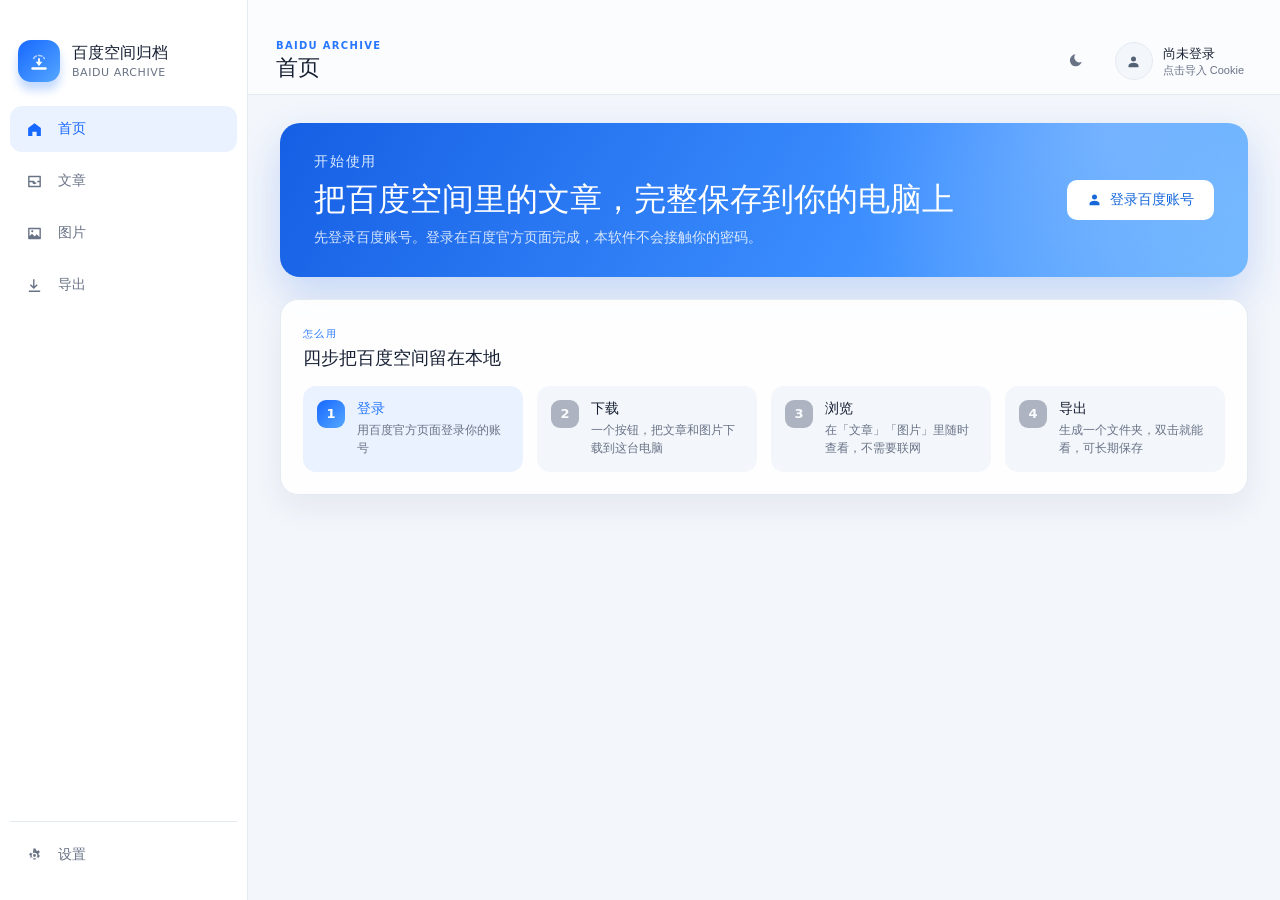
==== commit 49139808: "redesign: 从零开始的单一路径——登录、下载全部、浏览、导出 此前的思路是错的：把内部数据迁移包装成「一键修复」交给用户，并让用户自己去改下载速度。 现在按主路径重新设计，用户从零开始只需四步" ====
--- a/baidu_archive/ui/index.html
+++ b/baidu_archive/ui/index.html
@@ -39,11 +39,9 @@
       <div class="brand-copy"><strong>百度空间归档</strong><span>BAIDU ARCHIVE</span></div>
     </div>
     <nav class="side-nav">
-      <a class="active" data-page="dashboard"><span class="ico"><svg width="17" height="17"><use href="#i-home"/></svg></span><span>概览</span></a>
+      <a class="active" data-page="dashboard"><span class="ico"><svg width="17" height="17"><use href="#i-home"/></svg></span><span>首页</span></a>
       <a data-page="archives"><span class="ico"><svg width="17" height="17"><use href="#i-inbox"/></svg></span><span>文章</span></a>
       <a data-page="media"><span class="ico"><svg width="17" height="17"><use href="#i-image"/></svg></span><span>图片</span></a>
-      <a data-page="tasks"><span class="ico"><svg width="17" height="17"><use href="#i-sync"/></svg></span><span>下载</span></a>
-      <a data-page="skips"><span class="ico"><svg width="17" height="17"><use href="#i-alert"/></svg></span><span>问题</span><em class="nav-count" id="problemCount" hidden></em></a>
       <a data-page="export"><span class="ico"><svg width="17" height="17"><use href="#i-export"/></svg></span><span>导出</span></a>
     </nav>
     <div class="sidebar-footer">
--- a/baidu_archive/ui/app.css
+++ b/baidu_archive/ui/app.css
@@ -506,3 +506,34 @@
 .toast-error   { border-left-color: var(--tone-danger-fg); }
 .toast.leaving { opacity: 0; transform: translateY(6px); transition: .22s; }
 @keyframes toast-in { from { opacity: 0; transform: translateY(8px); } }
+
+/* ================= 主流程：首页进度与步骤 ================= */
+.progress-card {
+  padding: 22px; margin-bottom: 18px; border-radius: 18px;
+  background: var(--surface); border: 1px solid color-mix(in srgb, var(--primary) 28%, var(--border));
+  box-shadow: 0 14px 34px rgba(40, 120, 255, .10);
+}
+.progress-card .progress { height: 8px; margin: 16px 0 10px; }
+.sync-steps { display: flex; gap: 8px; margin: 4px 0 0; padding: 0; list-style: none; flex-wrap: wrap; }
+.sync-steps li {
+  display: flex; align-items: center; gap: 8px; padding: 7px 12px 7px 7px;
+  border-radius: 999px; background: var(--app-bg); color: var(--muted); font-size: 12.5px; font-weight: 600;
+}
+.sync-steps li span {
+  display: grid; place-items: center; width: 22px; height: 22px; border-radius: 50%;
+  background: var(--surface-solid); border: 1px solid var(--border); font-size: 11px;
+}
+.sync-steps li.now { color: var(--primary); background: var(--tone-blue-bg); }
+.sync-steps li.now span { color: #fff; background: var(--primary); border-color: transparent; animation: pulse 1.4s ease-in-out infinite; }
+.sync-steps li.done { color: var(--tone-green-fg); }
+.sync-steps li.done span { color: #fff; background: var(--tone-green-fg); border-color: transparent; }
+
+.steps { grid-template-columns: repeat(4, minmax(0, 1fr)); }
+.step.is-now { background: var(--tone-blue-bg); }
+.step.is-now strong { color: var(--primary); }
+.step.is-done > span { background: var(--tone-green-fg); }
+.step:not(.is-now):not(.is-done) > span { background: var(--muted); opacity: .5; }
+
+.page-intro a { color: var(--primary); text-decoration: none; }
+.btn-light:disabled, .btn-text:disabled, .btn-ghost:disabled { opacity: .45; }
+.hero-actions .btn-ghost + .btn-light { margin-left: 2px; }
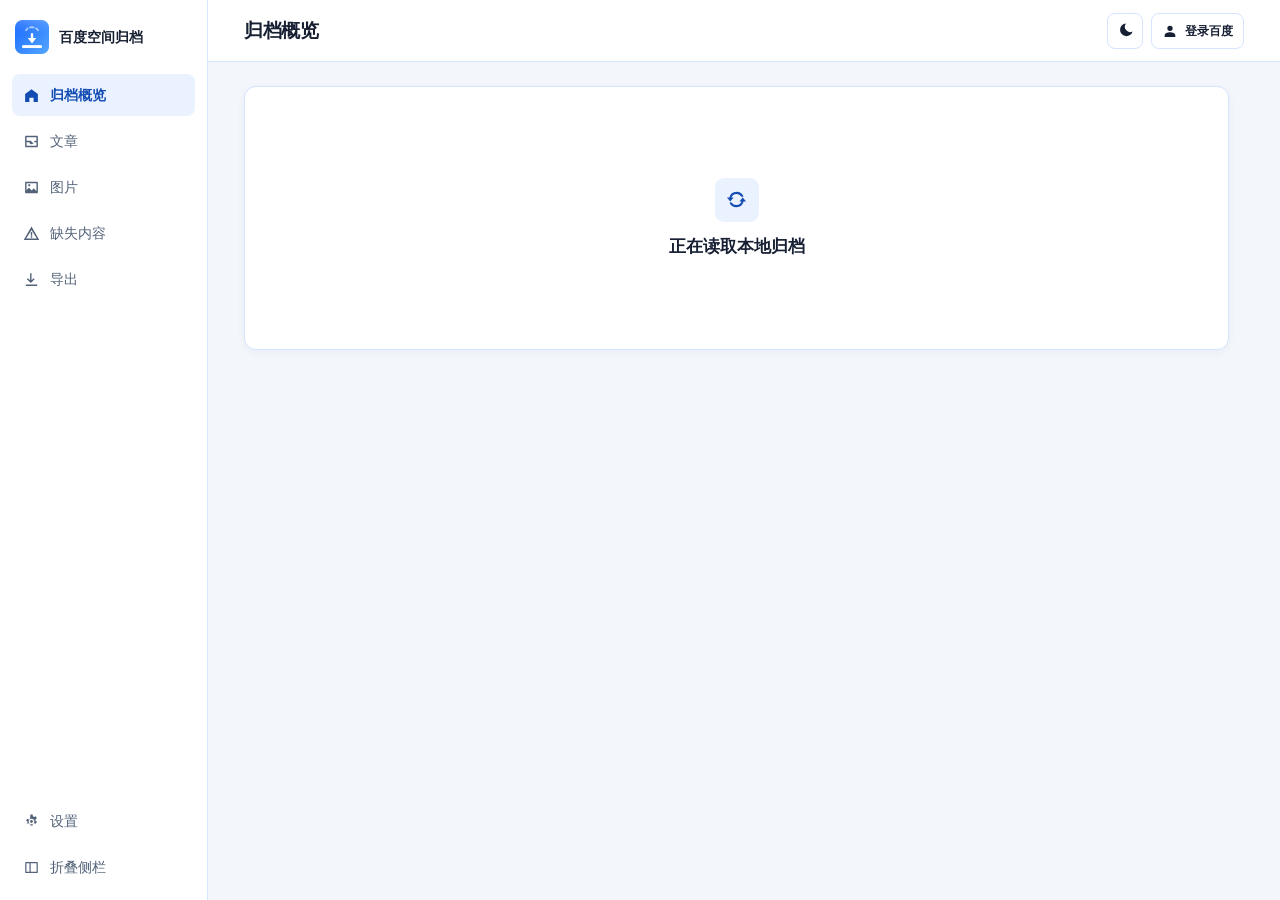
==== commit 7d203279: "Finalize desktop archive recovery and release checks" ====
--- a/baidu_archive/ui/index.html
+++ b/baidu_archive/ui/index.html
@@ -2,20 +2,15 @@
 <html lang="zh-CN">
 <head>
 <meta charset="utf-8">
+<meta name="viewport" content="width=device-width, initial-scale=1">
 <title>百度空间归档</title>
+<link rel="icon" href="icon.png" type="image/png">
+<link rel="stylesheet" href="brand.css">
 <link rel="stylesheet" href="app.css">
 </head>
 <body>
 
 <svg style="display:none">
-  <!-- 品牌标记「云散归岸」：消散的云弧 + 下行箭头 + 厚实地基，与应用图标同形 -->
-  <symbol id="i-box" viewBox="0 0 24 24">
-    <path d="M7.1 9.7a5.1 3.9 0 0 1 9.8 0" fill="none" stroke="currentColor" stroke-width="1.5"
-          stroke-linecap="round" stroke-dasharray="3.3 2.1" opacity=".62"/>
-    <rect x="11.15" y="9.2" width="1.7" height="4.9" rx="0.85" fill="currentColor"/>
-    <path d="M12 16.6 8.9 12.7h6.2z" fill="currentColor"/>
-    <rect x="4.9" y="17.8" width="14.2" height="2.2" rx="1.1" fill="currentColor"/>
-  </symbol>
   <symbol id="i-home" viewBox="0 0 24 24"><path fill="currentColor" d="M12 3 3 10v11h6v-6h6v6h6V10z"/></symbol>
   <symbol id="i-inbox" viewBox="0 0 24 24"><path fill="currentColor" d="M4 4h16a1 1 0 0 1 1 1v14a1 1 0 0 1-1 1H4a1 1 0 0 1-1-1V5a1 1 0 0 1 1-1m1 9v5h14v-5h-4a3 3 0 0 1-6 0zm0-7v5h6l3 3 3-3h2V6z"/></symbol>
   <symbol id="i-image" viewBox="0 0 24 24"><path fill="currentColor" d="M4 4h16a1 1 0 0 1 1 1v14a1 1 0 0 1-1 1H4a1 1 0 0 1-1-1V5a1 1 0 0 1 1-1m1 2v9.6l3.5-3.4 4 3.9L15 13l4 3.9V6zM8 7.5A1.5 1.5 0 1 1 8 10a1.5 1.5 0 0 1 0-2.5"/></symbol>
@@ -28,42 +23,46 @@
   <symbol id="i-user" viewBox="0 0 24 24"><path fill="currentColor" d="M12 12a4 4 0 1 0 0-8 4 4 0 0 0 0 8m0 2c-4 0-8 2-8 4.5V21h16v-2.5c0-2.5-4-4.5-8-4.5"/></symbol>
   <symbol id="i-db" viewBox="0 0 24 24"><path fill="currentColor" d="M12 2c4.4 0 8 1.3 8 3v14c0 1.7-3.6 3-8 3s-8-1.3-8-3V5c0-1.7 3.6-3 8-3m0 2c-3.5 0-6 .9-6 1s2.5 1 6 1 6-.9 6-1-2.5-1-6-1M6 7.5V11c0 .1 2.5 1 6 1s6-.9 6-1V7.5c-1.5.6-3.7 1-6 1s-4.5-.4-6-1m0 6V17c0 .1 2.5 1 6 1s6-.9 6-1v-3.5c-1.5.6-3.7 1-6 1s-4.5-.4-6-1"/></symbol>
   <symbol id="i-doc" viewBox="0 0 24 24"><path fill="currentColor" d="M6 2h8l5 5v15H6zm7 1.5V8h4.5zM8 11h8v2H8zm0 4h8v2H8z"/></symbol>
+  <symbol id="i-search" viewBox="0 0 24 24"><path d="m16 16 4 4m-2-9a7 7 0 1 1-14 0 7 7 0 0 1 14 0Z" fill="none" stroke="currentColor" stroke-width="1.8" stroke-linecap="round"/></symbol>
+  <symbol id="i-panel" viewBox="0 0 24 24"><path d="M4 5h16v14H4zM10 5v14" fill="none" stroke="currentColor" stroke-width="1.7" stroke-linejoin="round"/></symbol>
 </svg>
 
-<div class="titlebar-drag"></div>
-
 <div class="app-shell" id="shell">
-  <aside class="sidebar">
+  <aside class="sidebar" aria-label="应用导航">
     <div class="brand">
-      <button class="brand-mark" id="toggleSidebar" title="折叠侧边栏"><svg width="26" height="26"><use href="#i-box"/></svg></button>
-      <div class="brand-copy"><strong>百度空间归档</strong><span>BAIDU ARCHIVE</span></div>
+      <img class="brand-mark" src="icon.png" width="34" height="34" alt="">
+      <span class="brand-copy">百度空间归档</span>
     </div>
-    <nav class="side-nav">
-      <a class="active" data-page="dashboard"><span class="ico"><svg width="17" height="17"><use href="#i-home"/></svg></span><span>首页</span></a>
-      <a data-page="archives"><span class="ico"><svg width="17" height="17"><use href="#i-inbox"/></svg></span><span>文章</span></a>
-      <a data-page="media"><span class="ico"><svg width="17" height="17"><use href="#i-image"/></svg></span><span>图片</span></a>
-      <a data-page="export"><span class="ico"><svg width="17" height="17"><use href="#i-export"/></svg></span><span>导出</span></a>
+    <nav class="side-nav" aria-label="主导航">
+      <button type="button" class="nav-item" data-page="dashboard" aria-label="归档概览" title="归档概览"><svg aria-hidden="true"><use href="#i-home"/></svg><span>归档概览</span></button>
+      <button type="button" class="nav-item" data-page="archives" aria-label="文章" title="文章"><svg aria-hidden="true"><use href="#i-inbox"/></svg><span>文章</span></button>
+      <button type="button" class="nav-item" data-page="media" aria-label="图片" title="图片"><svg aria-hidden="true"><use href="#i-image"/></svg><span>图片</span></button>
+      <button type="button" class="nav-item" data-page="missing" aria-label="缺失内容" title="缺失内容"><svg aria-hidden="true"><use href="#i-alert"/></svg><span>缺失内容</span></button>
+      <button type="button" class="nav-item" data-page="export" aria-label="导出" title="导出"><svg aria-hidden="true"><use href="#i-export"/></svg><span>导出</span></button>
     </nav>
     <div class="sidebar-footer">
-      <a data-page="settings"><span class="ico"><svg width="17" height="17"><use href="#i-cog"/></svg></span><span>设置</span></a>
+      <button type="button" class="nav-item" data-page="settings" aria-label="设置" title="设置"><svg aria-hidden="true"><use href="#i-cog"/></svg><span>设置</span></button>
+      <button type="button" class="nav-item" id="toggleSidebar" aria-expanded="true" aria-label="折叠侧边栏" title="切换侧边栏"><svg aria-hidden="true"><use href="#i-panel"/></svg><span>折叠侧栏</span></button>
     </div>
   </aside>
-
   <div class="workspace">
     <header class="topbar">
-      <div>
-        <p class="eyebrow">BAIDU ARCHIVE</p>
-        <h1 id="pageTitle">概览</h1>
-      </div>
+      <h1 id="pageTitle" tabindex="-1">归档概览</h1>
       <div class="topbar-actions">
-        <button class="icon-btn" id="themeBtn" title="切换主题"><svg width="16" height="16"><use href="#i-moon" id="themeIcon"/></svg></button>
-        <button class="account-chip" id="accountBtn">
-          <span class="account-avatar"><svg width="15" height="15"><use href="#i-user"/></svg></span>
-          <span class="account-copy"><strong id="acctName">尚未登录</strong><small id="acctSub">点击导入 Cookie</small></span>
-        </button>
+        <button type="button" id="taskIndicator" class="task-indicator" data-goto="dashboard" hidden><i aria-hidden="true"></i><span>任务进行中</span></button>
+        <button type="button" class="icon-btn" id="themeBtn" title="切换主题" aria-label="切换主题"><svg width="17" height="17" aria-hidden="true"><use href="#i-moon" id="themeIcon"/></svg></button>
+        <div class="account">
+          <button type="button" class="account-chip" id="accountBtn" aria-controls="accountMenu" aria-expanded="false">
+            <svg width="16" height="16" aria-hidden="true"><use href="#i-user"/></svg><span id="acctName">登录百度</span>
+          </button>
+          <div id="accountMenu" class="account-menu" hidden>
+            <button type="button" data-goto="settings">账号设置</button>
+            <button type="button" data-act="login">重新登录</button>
+            <button type="button" data-act="logout">退出登录</button>
+          </div>
+        </div>
       </div>
     </header>
-
     <main class="content" id="content"></main>
   </div>
 </div>
--- a/baidu_archive/ui/brand.css
+++ b/baidu_archive/ui/brand.css
@@ -0,0 +1,17 @@
+/* The two brand colors are the stops used in the 云散归岸 app icon. */
+:root {
+  --brand-blue: #1768ff;
+  --brand-sky: #55a7ff;
+  --brand-action: #145bde;
+  --brand-strong: #124cb3;
+  --brand-soft: #eaf2ff;
+  --brand-border: #d5e4ff;
+  --brand-paper: #f3f6fb;
+  --brand-ink: #172033;
+  --brand-muted: #536279;
+
+  /* Keep white labels readable at both ends of the gradient. */
+  --brand-banner: linear-gradient(120deg, var(--brand-strong),
+    var(--brand-action) 62%, var(--brand-blue));
+  --brand-banner-text: #fff;
+}
--- a/baidu_archive/ui/app.css
+++ b/baidu_archive/ui/app.css
@@ -1,539 +1,244 @@
-/* 设计令牌提取自 QzoneArchive（Vue + PrimeVue Aura），此处为无框架复刻版。 */
 :root {
-  --sidebar-width: 248px;
-  --app-bg: #f3f6fb;
-  --surface: rgba(255, 255, 255, .92);
-  --surface-solid: #fff;
-  --border: #e4eaf2;
-  --muted: #697386;
-  --heading: #172033;
-  --primary: #2878ff;
-  --shadow: 0 12px 32px rgba(30, 55, 90, .07);
-
-  --tone-blue-fg: #2878ff;   --tone-blue-bg: #eaf2ff;
-  --tone-purple-fg: #8557e8; --tone-purple-bg: #f1ebff;
-  --tone-green-fg: #21a66b;  --tone-green-bg: #e7f8f0;
-  --tone-orange-fg: #dd7a18; --tone-orange-bg: #fff1df;
-  --tone-danger-fg: #df4646; --tone-danger-bg: #fff0f0;
-}
-
-/* 暗色挂在类名上而非 media query —— 这样"跟随系统"和"手动切换"都能支持 */
+  color-scheme: light;
+  --bg: var(--brand-paper);
+  --surface: #fff;
+  --soft: var(--brand-paper);
+  --line: var(--brand-border);
+  --text: var(--brand-ink);
+  --muted: var(--brand-muted);
+  --accent: var(--brand-action);
+  --focus: var(--accent);
+  --hero: var(--brand-banner);
+  --blue-fg: var(--brand-strong);
+  --blue-bg: var(--brand-soft);
+  --orange-fg: #834800;
+  --orange-bg: #fff0d9;
+  --danger-fg: #962f3a;
+  --danger-bg: #fbe9eb;
+  --shadow: 0 2px 10px #1e375a0c;
+  --sidebar: 208px;
+}
 .app-dark {
-  --app-bg: #0f141d;
-  --surface: rgba(27, 34, 47, .94);
-  --surface-solid: #1b222f;
-  --border: #293345;
-  --muted: #98a4b7;
-  --heading: #f3f6fb;
-  --shadow: 0 12px 32px rgba(0, 0, 0, .18);
-  --tone-blue-bg: #172b4d;   --tone-blue-fg: #78aaff;
-  --tone-purple-bg: #2a2140; --tone-purple-fg: #b394f5;
-  --tone-green-bg: #12301f;  --tone-green-fg: #4fd394;
-  --tone-orange-bg: #33260f; --tone-orange-fg: #f0a44a;
-  --tone-danger-bg: #3a1c1c; --tone-danger-fg: #ff7b7b;
   color-scheme: dark;
+  --bg: #0f141d;
+  --surface: #1b222f;
+  --soft: #232d3e;
+  --line: #36445b;
+  --text: #f3f6fb;
+  --muted: #aab7cb;
+  --accent: #8bb6ff;
+  --focus: var(--accent);
+  --hero: linear-gradient(120deg, #163571, #2358aa);
+  --blue-fg: #9fc4ff;
+  --blue-bg: #172e50;
+  --orange-fg: #ffdb9e;
+  --orange-bg: #43351f;
+  --danger-fg: #ffc4c9;
+  --danger-bg: #492d31;
+  --shadow: 0 2px 10px #0002;
 }
 
 * { box-sizing: border-box; }
+[hidden] { display: none !important; }
 html, body { height: 100%; }
 body {
   margin: 0;
-  font-family: Inter, "Noto Sans SC", -apple-system, BlinkMacSystemFont, "PingFang SC", system-ui, sans-serif;
-  font-synthesis: none;
-  text-rendering: optimizeLegibility;
-  color: #18212f;
-  background: var(--app-bg);
-  /* 关键：禁掉网页习惯，让它像应用 —— 不可选中文字、无橡皮筋滚动、无右键菜单感 */
-  -webkit-user-select: none;
-  user-select: none;
+  color: var(--text);
+  background: var(--bg);
+  font: 14px/1.5 -apple-system, BlinkMacSystemFont, "PingFang SC", "Noto Sans SC", system-ui, sans-serif;
   overflow: hidden;
 }
-.app-dark body, body.is-dark { color: var(--heading); }
-
-/* ============ 外壳 ============ */
-.app-shell { display: flex; height: 100vh; background: var(--app-bg); }
-
-/* macOS 红绿灯占位：内容整体下移，标题栏区域可拖拽窗口 */
-.titlebar-drag {
-  position: fixed; inset: 0 0 auto 0; height: 28px; z-index: 50;
-  -webkit-app-region: drag;
-}
-
-/* ---- 侧边栏 ---- */
-.sidebar {
-  position: fixed; inset: 0 auto 0 0; z-index: 20;
-  display: flex; flex-direction: column;
-  width: var(--sidebar-width);
-  padding: 22px 10px;
-  background: var(--surface-solid);
-  border-right: 1px solid var(--border);
-  transition: width .2s;
-}
-.brand { display: flex; align-items: center; gap: 12px; min-height: 46px; padding: 18px 8px 24px; overflow: hidden; }
-.brand-mark {
-  display: grid; place-items: center;
-  width: 42px; height: 42px; flex: 0 0 42px;
-  padding: 0; border: 0; border-radius: 13px;
-  color: #fff; font-size: 17px;
-  background: linear-gradient(135deg, #1768ff, #55a7ff);
-  box-shadow: 0 8px 10px rgba(40, 120, 255, .28);
-  cursor: pointer;
-  transition: transform .15s;
-}
-.brand-mark:active { transform: scale(.96); }
-.brand-copy { display: flex; flex-direction: column; gap: 2px; min-width: 140px; }
-.brand-copy strong { font-size: 16px; color: var(--heading); }
-.brand-copy span { color: var(--muted); font-size: 11px; letter-spacing: .05em; }
-
-.side-nav { display: flex; flex: 1; flex-direction: column; gap: 6px; }
-.side-nav a, .sidebar-footer a {
-  display: flex; align-items: center; gap: 14px;
-  min-height: 46px; padding: 0 14px;
-  border-radius: 12px;
-  color: var(--muted); font-weight: 600; font-size: 14px;
-  text-decoration: none; white-space: nowrap; overflow: hidden;
-  cursor: default;
-  transition: .18s;
-}
-.side-nav a .ico, .sidebar-footer a .ico {
-  display: inline-flex; align-items: center; justify-content: center;
-  width: 20px; height: 20px; flex: 0 0 20px; font-size: 17px;
-}
-.side-nav a:hover, .sidebar-footer a:hover { color: var(--heading); background: var(--app-bg); }
-.side-nav a.active, .sidebar-footer a.active { color: #1768ff; background: #eaf2ff; }
-.app-dark .side-nav a.active, .app-dark .sidebar-footer a.active { color: #78aaff; background: #172b4d; }
-.sidebar-footer { margin-top: auto; padding-top: 10px; border-top: 1px solid var(--border); }
-
-/* 折叠态：图标宽度固定，文字隐藏，图标不位移 */
-.collapsed .sidebar { width: 78px; }
-.collapsed .brand-copy { opacity: 0; pointer-events: none; }
-.collapsed .side-nav a span:not(.ico),
-.collapsed .sidebar-footer a span:not(.ico) { display: none; }
-.collapsed .side-nav a, .collapsed .sidebar-footer a { justify-content: center; gap: 0; padding-inline: 0; }
-.collapsed .workspace { margin-left: 78px; }
-
-/* ---- 工作区 ---- */
-.workspace {
-  display: flex; flex-direction: column;
-  flex: 1; min-width: 0;
-  margin-left: var(--sidebar-width);
-  height: 100vh;
-  transition: margin-left .2s;
-}
-.topbar {
-  display: flex; align-items: center; justify-content: space-between; gap: 24px;
-  min-height: 56px;
-  padding: 38px 28px 10px;
-  background: color-mix(in srgb, var(--surface-solid) 65%, transparent);
-  border-bottom: 1px solid var(--border);
-  backdrop-filter: blur(18px);
-  -webkit-app-region: drag;
-}
-.topbar-actions { display: flex; align-items: center; gap: 12px; -webkit-app-region: no-drag; }
-.eyebrow { margin: 0; color: var(--primary); font-size: 10px; font-weight: 700; letter-spacing: .13em; }
-.topbar h1 { margin: 2px 0 0; font-size: 22px; letter-spacing: -.02em; color: var(--heading); }
-
-.icon-btn {
-  display: grid; place-items: center;
-  width: 36px; height: 36px;
-  border: 0; border-radius: 50%;
-  color: var(--muted); background: transparent;
-  font-size: 16px; cursor: default;
-  transition: background .18s, color .18s;
-}
-.icon-btn:hover { color: var(--heading); background: var(--app-bg); }
-
-.account-chip {
-  display: flex; align-items: center; gap: 10px;
-  padding: 4px 8px 4px 10px;
-  border: 0; border-radius: 12px;
-  background: transparent; color: inherit;
-  text-align: left; cursor: default;
-  transition: background .18s, box-shadow .18s;
-}
-.account-chip:hover { background: var(--surface-solid); box-shadow: 0 5px 18px rgba(30,55,90,.06); }
-.account-avatar {
-  display: grid; place-items: center;
-  width: 38px; height: 38px; border-radius: 50%;
-  color: #536175; background: var(--app-bg);
-  border: 1px solid var(--border); font-size: 15px;
-}
-.account-copy { display: flex; flex-direction: column; }
-.account-copy strong { font-size: 13px; color: var(--heading); }
-.account-copy small { font-size: 11px; color: var(--muted); }
-
-/* ---- 内容区 ---- */
-.content {
-  flex: 1; min-height: 0;
-  width: min(1440px, 100%); margin: 0 auto;
-  padding: 28px 32px 48px;
-  overflow-y: auto;
-  overscroll-behavior: contain;   /* 关键：禁掉橡皮筋回弹，网页感的主要来源 */
-}
-.content::-webkit-scrollbar { width: 10px; }
-.content::-webkit-scrollbar-thumb { background: color-mix(in srgb, var(--muted) 28%, transparent); border-radius: 6px; border: 3px solid transparent; background-clip: content-box; }
-.content::-webkit-scrollbar-thumb:hover { background: color-mix(in srgb, var(--muted) 45%, transparent); background-clip: content-box; }
-
-/* ---- Hero ---- */
-.hero {
-  display: flex; align-items: center; justify-content: space-between; gap: 28px;
-  padding: 30px 34px; margin-bottom: 22px;
-  border-radius: 20px; color: #fff;
-  background:
-    radial-gradient(circle at 85% 0%, rgba(255,255,255,.2), transparent 32%),
-    linear-gradient(120deg, #155fe4, #3d8fff 62%, #6eb6ff);
-  box-shadow: 0 18px 42px rgba(31,105,231,.22);
-}
-.hero .eyebrow { color: #d9e9ff; }
-.hero h2 { max-width: 680px; margin: 8px 0; font-size: clamp(22px, 3vw, 32px); line-height: 1.3; }
-.hero p { margin: 0; color: rgba(255,255,255,.82); font-size: 14px; }
-.btn-light {
-  display: inline-flex; align-items: center; gap: 8px; flex: 0 0 auto;
-  padding: 11px 20px; border: 0; border-radius: 10px;
-  color: #1768db; background: #fff;
-  font-size: 14px; font-weight: 600; font-family: inherit;
-  cursor: default; transition: transform .15s, box-shadow .15s;
-}
-.btn-light:hover { box-shadow: 0 8px 20px rgba(0,0,0,.14); }
-.btn-light:active { transform: scale(.98); }
-
-/* ---- 统计卡 ---- */
-.stats { display: grid; grid-template-columns: repeat(4, minmax(0,1fr)); gap: 16px; margin-bottom: 22px; }
-.stat-card, .surface-card {
-  background: var(--surface);
-  border: 1px solid var(--border);
-  box-shadow: var(--shadow);
-}
-.stat-card { display: flex; align-items: center; gap: 15px; min-height: 118px; padding: 20px; border-radius: 16px; }
-.stat-icon { display: grid; place-items: center; width: 44px; height: 44px; flex: 0 0 44px; border-radius: 13px; font-size: 18px; }
-.tone-blue   { color: var(--tone-blue-fg);   background: var(--tone-blue-bg); }
-.tone-purple { color: var(--tone-purple-fg); background: var(--tone-purple-bg); }
-.tone-green  { color: var(--tone-green-fg);  background: var(--tone-green-bg); }
-.tone-orange { color: var(--tone-orange-fg); background: var(--tone-orange-bg); }
-.tone-danger { color: var(--tone-danger-fg); background: var(--tone-danger-bg); }
-.stat-card p { margin: 0; color: var(--muted); font-size: 12px; font-weight: 600; }
-.stat-card strong { display: block; margin: 3px 0; font-size: 24px; color: var(--heading); }
-.stat-card small { display: block; color: var(--muted); font-size: 11px; }
-
-/* ---- 卡片 / 区块标题 ---- */
-.surface-card { padding: 22px; border-radius: 18px; }
-.card-grid { display: grid; grid-template-columns: 1.6fr 1fr; gap: 16px; }
-.section-heading { display: flex; align-items: flex-start; justify-content: space-between; gap: 16px; margin-bottom: 16px; }
-.section-heading h3 { margin: 5px 0 0; font-size: 18px; color: var(--heading); }
-.btn-text {
-  padding: 6px 10px; border: 0; border-radius: 8px;
-  color: var(--muted); background: transparent;
-  font-size: 13px; font-weight: 600; font-family: inherit; cursor: default;
-  transition: .18s;
-}
-.btn-text:hover { color: var(--heading); background: var(--app-bg); }
-.btn-text.danger:hover { color: var(--tone-danger-fg); background: var(--tone-danger-bg); }
-
-/* ---- 列表行 ---- */
-.row { display: flex; align-items: center; gap: 12px; padding: 12px 0; border-bottom: 1px solid var(--border); }
-.row:last-child { border-bottom: 0; }
-.row-main { flex: 1; min-width: 0; }
-.row-main strong { display: block; font-size: 14px; color: var(--heading); }
-.row-main small { color: var(--muted); font-size: 12px; }
-.badge { padding: 3px 9px; border-radius: 7px; font-size: 11px; font-weight: 700; }
-
-/* ---- 进度条 ---- */
-.progress { height: 6px; border-radius: 4px; background: var(--app-bg); overflow: hidden; margin: 10px 0 14px; }
-.progress i { display: block; height: 100%; border-radius: 4px; background: linear-gradient(90deg, #1768ff, #55a7ff); transition: width .3s; }
-
-/* ---- 空状态 ---- */
-.empty { display: flex; flex-direction: column; align-items: center; justify-content: center; min-height: 220px; text-align: center; }
-.empty > span { display: grid; place-items: center; width: 58px; height: 58px; border-radius: 18px; color: #4384e8; background: #eaf2ff; font-size: 23px; }
-.app-dark .empty > span { color: #78aaff; background: #172b4d; }
-.empty h4 { margin: 16px 0 4px; color: var(--heading); }
-.empty p { max-width: 460px; margin: 0; color: var(--muted); font-size: 13px; line-height: 1.65; }
-
-/* ---- 页面切换：0.14s，比网页惯用的 0.3s 快一倍 ---- */
-.page { animation: page-in .14s ease; }
-@keyframes page-in { from { opacity: 0; transform: translateY(5px); } }
-
-/* ---- 提示横幅：索引不完整等需要解释的状态 ---- */
-.notice {
-  display: flex; align-items: flex-start; gap: 14px;
-  padding: 16px 18px; margin-bottom: 22px;
-  border: 1px solid color-mix(in srgb, var(--tone-orange-fg) 28%, transparent);
-  border-radius: 16px;
-  background: var(--tone-orange-bg);
-}
-.notice-icon {
-  display: grid; place-items: center;
-  width: 36px; height: 36px; flex: 0 0 36px;
-  border-radius: 11px;
-  color: var(--tone-orange-fg);
-  background: color-mix(in srgb, var(--tone-orange-fg) 14%, transparent);
-}
-.notice > div { flex: 1; min-width: 0; }
-.notice strong { display: block; font-size: 14px; color: var(--heading); }
-.notice p { margin: 5px 0 0; color: var(--muted); font-size: 12.5px; line-height: 1.6; }
-.notice .btn-text { flex: 0 0 auto; align-self: center; }
-
-/* ---- 校验状态 ---- */
-.verifying { color: #d9e9ff; opacity: .85; animation: pulse 1.4s ease-in-out infinite; }
-.verified-mark { color: #d9e9ff; opacity: .7; }
-@keyframes pulse { 50% { opacity: .4; } }
-
-/* ---- 工具栏 / 分段筛选 ---- */
-.toolbar-card { margin-bottom: 16px; }
-.toolbar-actions { display: flex; gap: 4px; }
-.segmented { display: grid; grid-auto-flow: column; gap: 10px; margin: 4px 0 14px; }
-.seg {
-  display: flex; flex-direction: column; align-items: flex-start; gap: 2px;
-  padding: 11px 14px; border: 1px solid var(--border); border-radius: 13px;
-  background: transparent; color: var(--muted);
-  font-family: inherit; font-size: 13.5px; font-weight: 600;
-  cursor: default; transition: .18s;
-}
-.seg small { font-size: 11px; font-weight: 500; opacity: .8; }
-.seg:hover { background: var(--app-bg); }
-.seg.is-active { color: #1768ff; background: #eaf2ff; border-color: color-mix(in srgb, #1768ff 30%, transparent); }
-.app-dark .seg.is-active { color: #78aaff; background: #172b4d; }
-
-.search-row { display: flex; align-items: center; gap: 8px; }
-.search-row input {
-  flex: 1; min-width: 0;
-  padding: 10px 14px; border: 1px solid var(--border); border-radius: 11px;
-  background: var(--surface-solid); color: var(--heading);
-  font-family: inherit; font-size: 14px;
-  -webkit-user-select: text; user-select: text;
-}
-.search-row input:focus { outline: 0; border-color: var(--primary); }
-.sel-count { color: var(--primary); font-size: 12px; font-weight: 700; min-width: 56px; }
-
-/* ---- 记录行 ---- */
-.record { display: flex; align-items: flex-start; gap: 12px; padding: 13px 0; border-bottom: 1px solid var(--border); }
+h1, h2, p { margin: 0; }
+h2 { font-size: 17px; font-weight: 680; line-height: 1.45; }
+button, input, select, textarea { font: inherit; color: inherit; }
+button { cursor: pointer; }
+button:disabled { cursor: default; opacity: .5; }
+:where(button, input, select, textarea, summary):focus-visible { outline: 2px solid var(--focus); outline-offset: 3px; }
+.sr-only { position: absolute; width: 1px; height: 1px; padding: 0; margin: -1px; overflow: hidden; clip-path: inset(50%); white-space: nowrap; border: 0; }
+.muted { color: var(--muted); }
+.selectable { overflow-wrap: anywhere; }
+.app-shell { display: grid; grid-template-columns: var(--sidebar) minmax(0, 1fr); height: 100%; }
+.app-shell.collapsed { --sidebar: 64px; }
+.sidebar { background: var(--surface); border-right: 1px solid var(--line); display: flex; flex-direction: column; padding: 16px 12px 12px; min-height: 0; overflow-y: auto; }
+.brand { display: flex; align-items: center; gap: 10px; white-space: nowrap; padding: 4px 3px 20px; font-weight: 730; }
+.brand-mark { display: block; flex: 0 0 34px; width: 34px; height: 34px; }
+.side-nav, .sidebar-footer { display: grid; align-content: start; gap: 4px; }
+.sidebar-footer { margin-top: auto; padding-top: 12px; }
+.nav-item { display: flex; align-items: center; gap: 10px; min-height: 42px; width: 100%; padding: 8px 11px; border: 0; border-radius: 8px; background: transparent; color: var(--muted); text-align: left; white-space: nowrap; font-weight: 590; }
+.nav-item svg { width: 17px; height: 17px; flex: none; }
+.nav-item:hover { color: var(--text); background: var(--soft); }
+.nav-item[aria-current=page] { color: var(--blue-fg); background: var(--blue-bg); font-weight: 720; }
+.collapsed :is(.brand-copy, .nav-item span) { display: none; }
+.collapsed .nav-item { justify-content: center; padding-inline: 0; }
+.workspace { display: flex; flex-direction: column; min-height: 0; min-width: 0; }
+.topbar { flex: none; display: flex; justify-content: space-between; align-items: center; gap: 14px; padding: 11px clamp(16px, 3vw, 36px); min-height: 62px; background: var(--surface); border-bottom: 1px solid var(--line); z-index: 2; }
+.topbar h1 { font-size: 19px; line-height: 1.25; letter-spacing: -.02em; }
+.topbar h1:focus { outline: 0; }
+.topbar-actions, .inline-actions, .hero-actions { display: flex; flex-wrap: wrap; align-items: center; gap: 8px; }
+.topbar-actions { justify-content: flex-end; }
+.icon-btn, .account-chip, .task-indicator { display: inline-flex; align-items: center; justify-content: center; gap: 7px; min-height: 36px; border: 1px solid var(--line); border-radius: 8px; background: var(--surface); color: var(--text); }
+.icon-btn { width: 36px; }
+.account-chip, .task-indicator { padding: 5px 10px; font-size: 12px; font-weight: 650; }
+.icon-btn:hover, .account-chip:hover { background: var(--soft); }
+.account-chip.is-logged-in, .task-indicator { color: var(--blue-fg); background: var(--blue-bg); border-color: transparent; }
+.task-indicator i { width: 7px; height: 7px; border-radius: 50%; background: currentColor; }
+.account { position: relative; }
+.account-menu { position: absolute; top: calc(100% + 8px); right: 0; width: max-content; min-width: 142px; padding: 5px; border: 1px solid var(--line); border-radius: 9px; background: var(--surface); box-shadow: 0 10px 26px #0002; }
+.account-menu button { display: block; width: 100%; padding: 8px 10px; text-align: left; border: 0; border-radius: 5px; background: transparent; }
+.account-menu button:hover { background: var(--soft); }
+
+.content { flex: 1; min-height: 0; overflow: auto; overscroll-behavior: contain; padding: 24px clamp(16px, 3vw, 36px) 40px; scrollbar-gutter: stable; }
+.content > * { width: min(100%, 1160px); margin-inline: auto; }
+.content > * + * { margin-top: 16px; }
+.panel, .metric, .photo { background: var(--surface); border: 1px solid var(--line); border-radius: 12px; box-shadow: var(--shadow); }
+.panel { padding: 21px; }
+.section-head { display: flex; align-items: flex-start; justify-content: space-between; flex-wrap: wrap; gap: 10px 20px; }
+.section-head > div:first-child { min-width: min(100%, 260px); flex: 1; }
+.section-head p, .activity p { color: var(--muted); margin-top: 4px; overflow-wrap: anywhere; }
+.hero { display: flex; align-items: end; justify-content: space-between; flex-wrap: wrap; gap: 20px; padding: clamp(22px, 4vw, 38px); border-radius: 14px; color: var(--brand-banner-text); background: var(--hero); }
+.hero > div:first-child { flex: 2 1 280px; }
+.hero h2 { font-size: clamp(24px, 3.4vw, 38px); line-height: 1.23; letter-spacing: -.035em; margin: 7px 0 10px; }
+.hero p { color: var(--brand-banner-text); max-width: 45ch; }
+.hero-label { display: flex; align-items: center; gap: 7px; font-weight: 660; font-size: 12px; }
+.on-hero { --button-bg: #fff; --button-fg: var(--brand-strong); --button-line: transparent; }
+.hero-secondary { --button-bg: transparent; --button-fg: var(--brand-banner-text); --button-line: var(--brand-border); }
+.btn { display: inline-flex; align-items: center; justify-content: center; gap: 7px; min-height: 36px; padding: 7px 12px; border: 1px solid var(--button-line, var(--line)); border-radius: 8px; background: var(--button-bg, var(--surface)); color: var(--button-fg, var(--text)); font-size: 13px; font-weight: 660; text-align: center; }
+.btn:hover:not(:disabled) { box-shadow: inset 0 0 0 1px currentColor; }
+.btn.primary { --button-bg: var(--accent); --button-line: transparent; --button-fg: var(--surface); }
+.btn.quiet { --button-bg: transparent; --button-line: transparent; --button-fg: var(--accent); }
+.hero :focus-visible { outline-color: var(--brand-banner-text); }
+
+.metrics { display: grid; grid-template-columns: repeat(4, minmax(0, 1fr)); gap: 12px; }
+.metric { display: grid; align-content: start; justify-items: start; gap: 3px; min-width: 0; padding: 15px; text-align: left; color: var(--text); }
+button.metric:hover, .photo:hover { border-color: var(--accent); }
+.metric-icon, .empty-icon { display: grid; place-items: center; width: 36px; height: 36px; border-radius: 9px; margin-bottom: 5px; }
+.metric-label, .metric small { color: var(--muted); }
+.metric strong { font-size: clamp(20px, 2.8vw, 28px); line-height: 1.2; font-variant-numeric: tabular-nums; overflow-wrap: anywhere; }
+.metric small { font-size: 11.5px; }
+.tone-blue { color: var(--blue-fg); background: var(--blue-bg); }
+.tone-orange { color: var(--orange-fg); background: var(--orange-bg); }
+.tone-danger { color: var(--danger-fg); background: var(--danger-bg); }
+.tone-neutral { color: var(--muted); background: var(--soft); }
+.badge { display: inline-flex; align-items: center; justify-content: center; padding: 3px 7px; border-radius: 6px; font-weight: 630; font-size: 11.5px; white-space: nowrap; }
+.activity { display: flex; align-items: flex-start; justify-content: space-between; gap: 10px; }
+.setup-steps { display: grid; grid-template-columns: repeat(3, minmax(0, 1fr)); gap: 12px; }
+.setup-steps div { display: flex; align-items: center; gap: 9px; min-height: 45px; padding: 8px 12px; border-radius: 8px; background: var(--soft); color: var(--muted); font-size: 13px; }
+.setup-steps svg { flex: none; color: var(--accent); }
+.empty { min-height: 220px; display: grid; align-content: center; justify-items: center; gap: 7px; text-align: center; }
+.empty p { color: var(--muted); max-width: 40ch; }
+.empty .btn { margin-top: 6px; }
+.empty-icon { color: var(--blue-fg); background: var(--blue-bg); width: 44px; height: 44px; }
+.spin svg { animation: spin 1.4s linear infinite; }
+@keyframes spin { to { transform: rotate(360deg); } }
+
+.progress-panel { border-color: var(--accent); }
+.stage-list { display: flex; flex-wrap: wrap; gap: 7px; margin: 16px 0 0; padding: 0; list-style: none; }
+.stage-list li { display: inline-flex; align-items: center; gap: 6px; padding: 4px 9px; border-radius: 6px; background: var(--soft); color: var(--muted); font-size: 12px; }
+.stage-list span { font-weight: 700; }
+.stage-list .now, .stage-list .done { color: var(--blue-fg); background: var(--blue-bg); }
+.stage-list .now { box-shadow: inset 0 0 0 1px var(--accent); }
+.progress { height: 7px; margin-top: 14px; border-radius: 99px; background: var(--soft); overflow: hidden; }
+.progress i { display: block; height: 100%; border-radius: inherit; background: var(--accent); transition: width .2s; }
+.progress i.indeterminate { animation: progress 1.5s ease-in-out infinite; }
+@keyframes progress { from { transform: translateX(-100%); } to { transform: translateX(340%); } }
+.progress-caption { margin-top: 6px; display: flex; justify-content: space-between; color: var(--muted); font-size: 12px; }
+
+.segments { display: flex; flex-wrap: wrap; gap: 5px; }
+.segments button { display: flex; align-items: center; gap: 6px; min-height: 35px; padding: 6px 10px; border: 1px solid transparent; border-radius: 7px; color: var(--muted); background: transparent; font-weight: 620; font-size: 13px; }
+.segments button:hover { background: var(--soft); }
+.segments button[aria-pressed=true] { color: var(--blue-fg); background: var(--blue-bg); }
+.segments span { font-size: 11px; font-variant-numeric: tabular-nums; }
+.filters { display: flex; flex-wrap: wrap; gap: 8px; margin: 12px 0; }
+.search-field { display: flex; flex: 1 1 210px; align-items: center; gap: 7px; color: var(--muted); min-width: 0; padding: 0 8px; border: 1px solid var(--line); border-radius: 8px; }
+.search-field svg { flex: none; }
+.search-field:focus-within { outline: 2px solid var(--focus); outline-offset: 2px; }
+.search-field input { flex: 1; width: 0; min-width: 0; height: 38px; border: 0; background: transparent; outline: 0; color: var(--text); }
+select, textarea { max-width: 100%; padding: 7px 9px; border: 1px solid var(--line); border-radius: 7px; background: var(--surface); }
+select { min-height: 39px; }
+.selection-bar, .list-head, .pager { display: flex; align-items: center; justify-content: space-between; gap: 7px 12px; flex-wrap: wrap; }
+.selection-bar { border-top: 1px solid var(--line); padding-top: 11px; }
+.selection-bar .muted, .list-head, .pager { color: var(--muted); font-size: 12px; }
+article, .record-body { min-width: 0; }
+.list-head { border-bottom: 1px solid var(--line); padding-bottom: 9px; }
+.record { display: flex; align-items: flex-start; gap: 9px; padding: 12px 0; border-bottom: 1px solid var(--line); }
 .record:last-child { border-bottom: 0; }
-.record .row-main { cursor: default; }
-.record .row-main:hover strong { color: var(--primary); }
-.record .check { display: grid; place-items: center; padding-top: 2px; }
-.record input[type=checkbox] { width: 16px; height: 16px; accent-color: var(--primary); }
-.record input[type=checkbox]:disabled { opacity: .3; }
-.excerpt { margin: 5px 0 0; color: var(--muted); font-size: 12.5px; line-height: 1.55;
-  display: -webkit-box; -webkit-line-clamp: 2; -webkit-box-orient: vertical; overflow: hidden; }
-.list-note { margin: 14px 0 0; color: var(--muted); font-size: 12px; text-align: center; }
-.hint { margin: 0 0 14px; color: var(--muted); font-size: 12.5px; line-height: 1.6; }
-.hint-inline { color: var(--muted); font-size: 12px; font-family: ui-monospace, SFMono-Regular, Menlo, monospace; }
-
-/* ---- 任务按钮 ---- */
-.task-buttons { display: flex; flex-wrap: wrap; gap: 10px; margin-top: 16px; }
-.btn-task {
-  padding: 10px 18px; border: 1px solid var(--border); border-radius: 11px;
-  background: var(--surface-solid); color: var(--heading);
-  font-family: inherit; font-size: 13.5px; font-weight: 600;
-  cursor: default; transition: .18s;
-}
-.btn-task:hover:not(:disabled) { border-color: var(--primary); color: var(--primary); }
-.btn-task:disabled { opacity: .4; }
-
-/* ---- 阅读视图 ---- */
-.reader { max-width: 780px; margin: 0 auto; }
-.back-btn { margin-bottom: 14px; }
-.reader h2 { margin: 0 0 6px; font-size: 24px; line-height: 1.35; color: var(--heading); }
-.reader-meta { margin: 0 0 18px; color: var(--muted); font-size: 12.5px; }
-.reader-note { padding: 10px 14px; margin: 0 0 18px; border-left: 3px solid var(--primary);
-  background: var(--app-bg); border-radius: 0 8px 8px 0; color: var(--muted); font-size: 13px; }
-.reader-body {
-  color: var(--heading); font-size: 15.5px; line-height: 1.85;
-  -webkit-user-select: text; user-select: text;    /* 正文允许选中复制 */
-}
-.reader-body p { margin: 0 0 1em; }
-.reader-body img { max-width: 100%; height: auto; border-radius: 10px; margin: 8px 0; }
-.reader-body img[data-archive-missing], .reader-body img[data-archive-skipped] {
-  display: inline-block; min-width: 180px; min-height: 60px; padding: 18px;
-  border: 1px dashed var(--border); border-radius: 10px;
-  background: var(--app-bg); color: var(--muted); font-size: 12px;
-}
-.reader-body a { color: var(--primary); }
-
-/* ---- 加载动画 ---- */
-.spin { animation: spin 1.1s linear infinite; }
-@keyframes spin { to { transform: rotate(360deg); } }
-
-/* ---- 登录 / 凭证 ---- */
-.btn-primary {
-  display: inline-flex; align-items: center; gap: 8px;
-  padding: 11px 20px; border: 0; border-radius: 11px;
-  color: #fff; background: linear-gradient(135deg, #1768ff, #55a7ff);
-  box-shadow: 0 6px 16px rgba(40,120,255,.28);
-  font-family: inherit; font-size: 14px; font-weight: 600;
-  cursor: default; transition: transform .15s, box-shadow .15s;
-}
-.btn-primary:hover { box-shadow: 0 9px 22px rgba(40,120,255,.34); }
-.btn-primary:active { transform: scale(.98); }
-.login-actions { display: flex; align-items: center; gap: 12px; margin-top: 4px; }
-.curl-box { margin-top: 18px; padding-top: 18px; border-top: 1px solid var(--border); }
-.curl-box textarea {
-  width: 100%; height: 120px; resize: vertical;
-  padding: 12px 14px; margin-bottom: 12px;
-  border: 1px solid var(--border); border-radius: 11px;
-  background: var(--surface-solid); color: var(--heading);
-  font: 12px/1.6 ui-monospace, SFMono-Regular, Menlo, monospace;
-  -webkit-user-select: text; user-select: text;
-}
-.curl-box textarea:focus { outline: 0; border-color: var(--primary); }
-.login-status { margin: 14px 0 0; color: var(--muted); font-size: 12.5px; min-height: 18px; }
-.login-status.is-error { color: var(--tone-danger-fg); }
-code { padding: 1px 5px; border-radius: 5px; background: var(--app-bg);
-  font: 12px ui-monospace, SFMono-Regular, Menlo, monospace; }
-
-/* ---- 账号区与菜单 ---- */
-.account-chip.is-logged-in .account-avatar { color: var(--tone-green-fg); background: var(--tone-green-bg); border-color: transparent; }
-.account-menu {
-  position: fixed; z-index: 60; min-width: 220px;
-  padding: 6px; border: 1px solid var(--border); border-radius: 14px;
-  background: var(--surface-solid);
-  box-shadow: 0 18px 42px rgba(30, 55, 90, .16);
-  animation: menu-in .12s ease;
-}
-@keyframes menu-in { from { opacity: 0; transform: translateY(-4px); } }
-.account-menu-head { padding: 10px 12px 12px; margin-bottom: 4px; border-bottom: 1px solid var(--border); }
-.account-menu-head strong { display: block; font-size: 13.5px; color: var(--heading); }
-.account-menu-head small { color: var(--muted); font-size: 11.5px; }
-.account-menu button {
-  display: block; width: 100%; padding: 9px 12px;
-  border: 0; border-radius: 9px; background: transparent;
-  color: var(--heading); font: inherit; font-size: 13.5px; text-align: left;
-  cursor: default; transition: background .15s;
-}
-.account-menu button:hover { background: var(--app-bg); }
-.account-menu button.danger { color: var(--tone-danger-fg); }
-.account-menu button.danger:hover { background: var(--tone-danger-bg); }
-
-/* ---- Hero 按钮组 / 导出 ---- */
-.hero-actions { display: flex; align-items: center; gap: 10px; flex: 0 0 auto; }
-.btn-ghost {
-  display: inline-flex; align-items: center; gap: 8px;
-  padding: 11px 18px; border: 1px solid rgba(255,255,255,.45); border-radius: 10px;
-  color: #fff; background: rgba(255,255,255,.12);
-  font: inherit; font-size: 14px; font-weight: 600; cursor: default;
-  transition: background .15s;
-}
-.btn-ghost:hover { background: rgba(255,255,255,.22); }
-.export-hero { margin-bottom: 10px; }
-.btn-light:disabled { opacity: .7; }
-#exportStatus { margin: 0 0 18px 4px; word-break: break-all; }
-.value-warn { color: var(--tone-orange-fg); }
-
-/* ================= 梳理后新增 ================= */
-
-/* ---- 每页一句话说明 ---- */
-.page-intro { margin: 0 0 16px; color: var(--muted); font-size: 13.5px; line-height: 1.7; }
-.page-intro b { color: var(--heading); font-weight: 600; }
-
-/* ---- 侧边栏问题计数 ---- */
-.nav-count {
-  margin-left: auto; padding: 1px 7px; border-radius: 999px;
-  background: var(--tone-orange-bg); color: var(--tone-orange-fg);
-  font-size: 11px; font-weight: 700; font-style: normal;
-}
-.collapsed .nav-count { display: none; }
-
-/* ---- 可点击的统计卡 ---- */
-.stat-card.is-link { cursor: default; transition: transform .15s, box-shadow .15s, border-color .15s; }
-.stat-card.is-link:hover { transform: translateY(-2px); border-color: color-mix(in srgb, var(--primary) 30%, var(--border));
-  box-shadow: 0 16px 36px rgba(30, 55, 90, .11); }
-
-/* ---- 强提示横幅（需要修复旧数据） ---- */
-.notice-strong { align-items: center; border-width: 1.5px; }
-.notice-strong p b { color: var(--heading); }
-.notice-strong .btn-primary { flex: 0 0 auto; }
-
-/* ---- 三步说明 ---- */
-.how { margin-top: 16px; }
-.steps { display: grid; grid-template-columns: repeat(3, minmax(0, 1fr)); gap: 14px; }
-.step { display: flex; gap: 12px; padding: 14px; border-radius: 13px; background: var(--app-bg); }
-.step > span {
-  display: grid; place-items: center; width: 28px; height: 28px; flex: 0 0 28px;
-  border-radius: 9px; color: #fff; background: linear-gradient(135deg, #1768ff, #55a7ff);
-  font-weight: 700; font-size: 13px;
-}
-.step strong { display: block; font-size: 14px; color: var(--heading); }
-.step small { display: block; margin-top: 3px; color: var(--muted); font-size: 12px; line-height: 1.55; }
-
-/* ---- 图片墙 ---- */
-.media-toolbar { display: flex; justify-content: flex-end; margin: -8px 0 6px; }
-.media-year { margin-bottom: 22px; }
-.media-year h3 { margin: 0 0 10px; font-size: 16px; color: var(--heading); }
-.media-year h3 small { margin-left: 6px; color: var(--muted); font-size: 12px; font-weight: 500; }
-.thumb-grid { display: grid; grid-template-columns: repeat(auto-fill, minmax(132px, 1fr)); gap: 10px; }
-.thumb {
-  position: relative; aspect-ratio: 1; padding: 0; overflow: hidden;
-  border: 1px solid var(--border); border-radius: 12px;
-  background: var(--surface-solid); cursor: default;
-  transition: transform .15s, box-shadow .15s;
-}
-.thumb:hover { transform: translateY(-2px); box-shadow: 0 10px 24px rgba(30, 55, 90, .14); }
-.thumb img { width: 100%; height: 100%; object-fit: cover; display: block; }
-.thumb img:not([src]) { background: linear-gradient(110deg, var(--app-bg) 30%, var(--surface) 50%, var(--app-bg) 70%);
-  background-size: 200% 100%; animation: shimmer 1.3s linear infinite; }
-.thumb.is-broken img { display: none; }
-.thumb.is-broken::after { content: "无法预览"; position: absolute; inset: 0; display: grid; place-items: center;
-  color: var(--muted); font-size: 11px; }
-@keyframes shimmer { to { background-position: -200% 0; } }
-
-/* ---- 问题页 ---- */
-.dead-list { margin: 8px 0 0; padding: 0; list-style: none; }
-.dead-list li { display: flex; align-items: baseline; gap: 10px; padding: 3px 0; color: var(--muted); font-size: 12.5px; line-height: 1.5; }
-.dead-domain {
-  flex: 0 0 auto; padding: 1px 7px; border-radius: 6px;
-  background: var(--app-bg); color: var(--heading);
-  font: 11.5px ui-monospace, SFMono-Regular, Menlo, monospace;
-}
-.err { display: block; margin-top: 4px; color: var(--tone-danger-fg); font-size: 12px; }
-.warn-line { color: var(--tone-orange-fg); }
-
-/* ---- 不确定进度的进度条 ---- */
-.progress i.indeterminate { width: 35% !important; animation: indeterminate 1.2s ease-in-out infinite; }
-@keyframes indeterminate { 0% { transform: translateX(-100%); } 100% { transform: translateX(290%); } }
-
-/* ---- 全局提示条：结果与错误都在这里显示，不依赖系统通知 ---- */
-.toasts { position: fixed; right: 22px; bottom: 22px; z-index: 80; display: flex; flex-direction: column; gap: 10px;
-  max-width: min(440px, calc(100vw - 44px)); pointer-events: none; }
-.toast {
-  padding: 12px 16px; border-radius: 13px; border: 1px solid var(--border);
-  background: var(--surface-solid); color: var(--heading);
-  box-shadow: 0 16px 40px rgba(30, 55, 90, .18);
-  font-size: 13px; line-height: 1.55; word-break: break-all;
-  animation: toast-in .18s ease; pointer-events: auto;
-  border-left: 4px solid var(--primary);
-}
-.toast-success { border-left-color: var(--tone-green-fg); }
-.toast-warn    { border-left-color: var(--tone-orange-fg); }
-.toast-error   { border-left-color: var(--tone-danger-fg); }
-.toast.leaving { opacity: 0; transform: translateY(6px); transition: .22s; }
-@keyframes toast-in { from { opacity: 0; transform: translateY(8px); } }
-
-/* ================= 主流程：首页进度与步骤 ================= */
-.progress-card {
-  padding: 22px; margin-bottom: 18px; border-radius: 18px;
-  background: var(--surface); border: 1px solid color-mix(in srgb, var(--primary) 28%, var(--border));
-  box-shadow: 0 14px 34px rgba(40, 120, 255, .10);
-}
-.progress-card .progress { height: 8px; margin: 16px 0 10px; }
-.sync-steps { display: flex; gap: 8px; margin: 4px 0 0; padding: 0; list-style: none; flex-wrap: wrap; }
-.sync-steps li {
-  display: flex; align-items: center; gap: 8px; padding: 7px 12px 7px 7px;
-  border-radius: 999px; background: var(--app-bg); color: var(--muted); font-size: 12.5px; font-weight: 600;
-}
-.sync-steps li span {
-  display: grid; place-items: center; width: 22px; height: 22px; border-radius: 50%;
-  background: var(--surface-solid); border: 1px solid var(--border); font-size: 11px;
-}
-.sync-steps li.now { color: var(--primary); background: var(--tone-blue-bg); }
-.sync-steps li.now span { color: #fff; background: var(--primary); border-color: transparent; animation: pulse 1.4s ease-in-out infinite; }
-.sync-steps li.done { color: var(--tone-green-fg); }
-.sync-steps li.done span { color: #fff; background: var(--tone-green-fg); border-color: transparent; }
-
-.steps { grid-template-columns: repeat(4, minmax(0, 1fr)); }
-.step.is-now { background: var(--tone-blue-bg); }
-.step.is-now strong { color: var(--primary); }
-.step.is-done > span { background: var(--tone-green-fg); }
-.step:not(.is-now):not(.is-done) > span { background: var(--muted); opacity: .5; }
-
-.page-intro a { color: var(--primary); text-decoration: none; }
-.btn-light:disabled, .btn-text:disabled, .btn-ghost:disabled { opacity: .45; }
-.hero-actions .btn-ghost + .btn-light { margin-left: 2px; }
+.record-body { flex: 1; overflow-wrap: anywhere; }
+.record input { width: 16px; height: 16px; margin: 3px 3px 0 0; flex: none; accent-color: var(--accent); }
+.record-title { display: inline; text-align: left; padding: 0; border: 0; background: transparent; color: var(--accent); font-weight: 710; overflow-wrap: anywhere; }
+.record-title:hover { text-decoration: underline; }
+.record-source { margin-top: 4px; font-size: 12px; }
+.record-meta, .excerpt { margin-top: 3px; color: var(--muted); font-size: 12px; }
+.excerpt { display: -webkit-box; -webkit-box-orient: vertical; -webkit-line-clamp: 2; overflow: hidden; }
+.no-results { padding: 32px 0; text-align: center; color: var(--muted); }
+.pager { justify-content: center; padding-top: 12px; }
+
+.gallery-toolbar { align-items: center; }
+.gallery-year h2 { display: flex; align-items: baseline; gap: 8px; font-variant-numeric: tabular-nums; margin-bottom: 9px; }
+.gallery-year small { font-size: 12px; font-weight: 450; color: var(--muted); }
+.gallery-grid { display: grid; grid-template-columns: repeat(auto-fill, minmax(min(100%, 142px), 1fr)); gap: 10px; }
+.photo { display: block; padding: 0; min-width: 0; overflow: hidden; text-align: left; color: var(--text); }
+.photo-image { display: block; position: relative; aspect-ratio: 4 / 3; background: var(--soft); }
+.photo-image img { display: block; width: 100%; height: 100%; object-fit: cover; }
+.photo-image img:not([src]) { visibility: hidden; }
+.thumbnail-failed .photo-image::after { content: "无法预览"; color: var(--muted); position: absolute; inset: 0; display: grid; place-items: center; }
+.photo-caption { display: grid; gap: 2px; padding: 8px 9px; font-size: 12px; }
+.photo-caption strong { overflow: hidden; white-space: nowrap; text-overflow: ellipsis; }
+.photo-caption small { color: var(--muted); }
+.issue-details, .advanced-login { margin-top: 14px; }
+summary { color: var(--accent); cursor: pointer; width: fit-content; border-radius: 4px; font-weight: 620; }
+.issue-reasons { margin: 6px 0; padding-left: 19px; font-size: 12px; color: var(--muted); }
+.issue-url { overflow-wrap: anywhere; padding-bottom: 4px; }
+
+.export-main { border-color: var(--accent); }
+.export-location { margin: 0; }
+.export-scope { margin: 12px 0 3px; }
+.option-row { display: flex; justify-content: space-between; align-items: center; gap: 12px; padding: 11px 0; border-bottom: 1px solid var(--line); }
+.option-row:last-child { border-bottom: 0; padding-bottom: 0; }
+.option-row > div { display: flex; align-items: center; gap: 10px; }
+.option-row small { display: block; color: var(--muted); }
+.inline-note { color: var(--muted); font-size: 13px; margin-top: 10px; }
+.content > .inline-note { padding-inline: 4px; }
+.feedback, .reader-note { padding: 11px 14px; border-radius: 8px; overflow-wrap: anywhere; }
+.feedback ul { margin-bottom: 0; }
+.settings-grid { display: grid; grid-template-columns: repeat(2, minmax(0, 1fr)); gap: 12px; }
+.setting-field { display: flex; gap: 8px; align-items: center; justify-content: space-between; margin-top: 9px; }
+.settings-grid p, .advanced-login p, .section-head + .inline-actions { margin-top: 10px; }
+.advanced-login label { display: block; margin-top: 9px; }
+.advanced-login textarea { display: block; width: 100%; resize: vertical; margin: 5px 0 8px; }
+#loginStatus:empty { display: none; }
+.reader-nav, .reader { width: min(100%, 820px); }
+.reader { padding: clamp(18px, 4vw, 38px); }
+.reader h2 { font-size: clamp(22px, 3vw, 32px); overflow-wrap: anywhere; }
+.reader header { padding-bottom: 15px; border-bottom: 1px solid var(--line); }
+.reader header p { margin-top: 7px; }
+.reader-note { background: var(--soft); color: var(--muted); margin-top: 12px; }
+.reader iframe { display: block; width: 100%; min-height: 96px; border: 0; margin-top: 15px; }
+
+.toasts { position: fixed; z-index: 4; right: 16px; bottom: 15px; display: grid; gap: 6px; width: min(385px, calc(100vw - 32px)); pointer-events: none; }
+.toast { padding: 10px 13px; border: 1px solid var(--line); border-left: 4px solid var(--accent); border-radius: 8px; background: var(--surface); color: var(--text); box-shadow: 0 6px 24px #0002; font-size: 13px; overflow-wrap: anywhere; }
+.toast-warn { border-left-color: var(--orange-fg); }
+.toast-error { border-left-color: var(--danger-fg); }
+
+@media (max-width: 940px) {
+  .metrics { grid-template-columns: repeat(2, minmax(0, 1fr)); }
+}
+@media (max-width: 720px) {
+  .app-shell { --sidebar: 60px; }
+  .sidebar { padding: 12px 8px; }
+  .brand { justify-content: center; padding-inline: 0; }
+  .brand-copy, .nav-item span, #toggleSidebar { display: none; }
+  .nav-item { justify-content: center; padding-inline: 0; }
+  .topbar { gap: 9px; }
+  .content { padding-block: 16px 26px; }
+}
+@media (max-width: 450px) {
+  .topbar h1 { font-size: 16px; }
+  .account-chip svg { display: none; }
+  .hero, .panel { padding: 14px; }
+  .settings-grid, .setup-steps { grid-template-columns: 1fr; gap: 7px; }
+  .gallery-grid { grid-template-columns: repeat(2, minmax(0, 1fr)); }
+  .record .badge { font-size: 10px; }
+}
+@media (prefers-reduced-motion: reduce) {
+  *, *::before, *::after { animation: none !important; transition: none !important; }
+}
